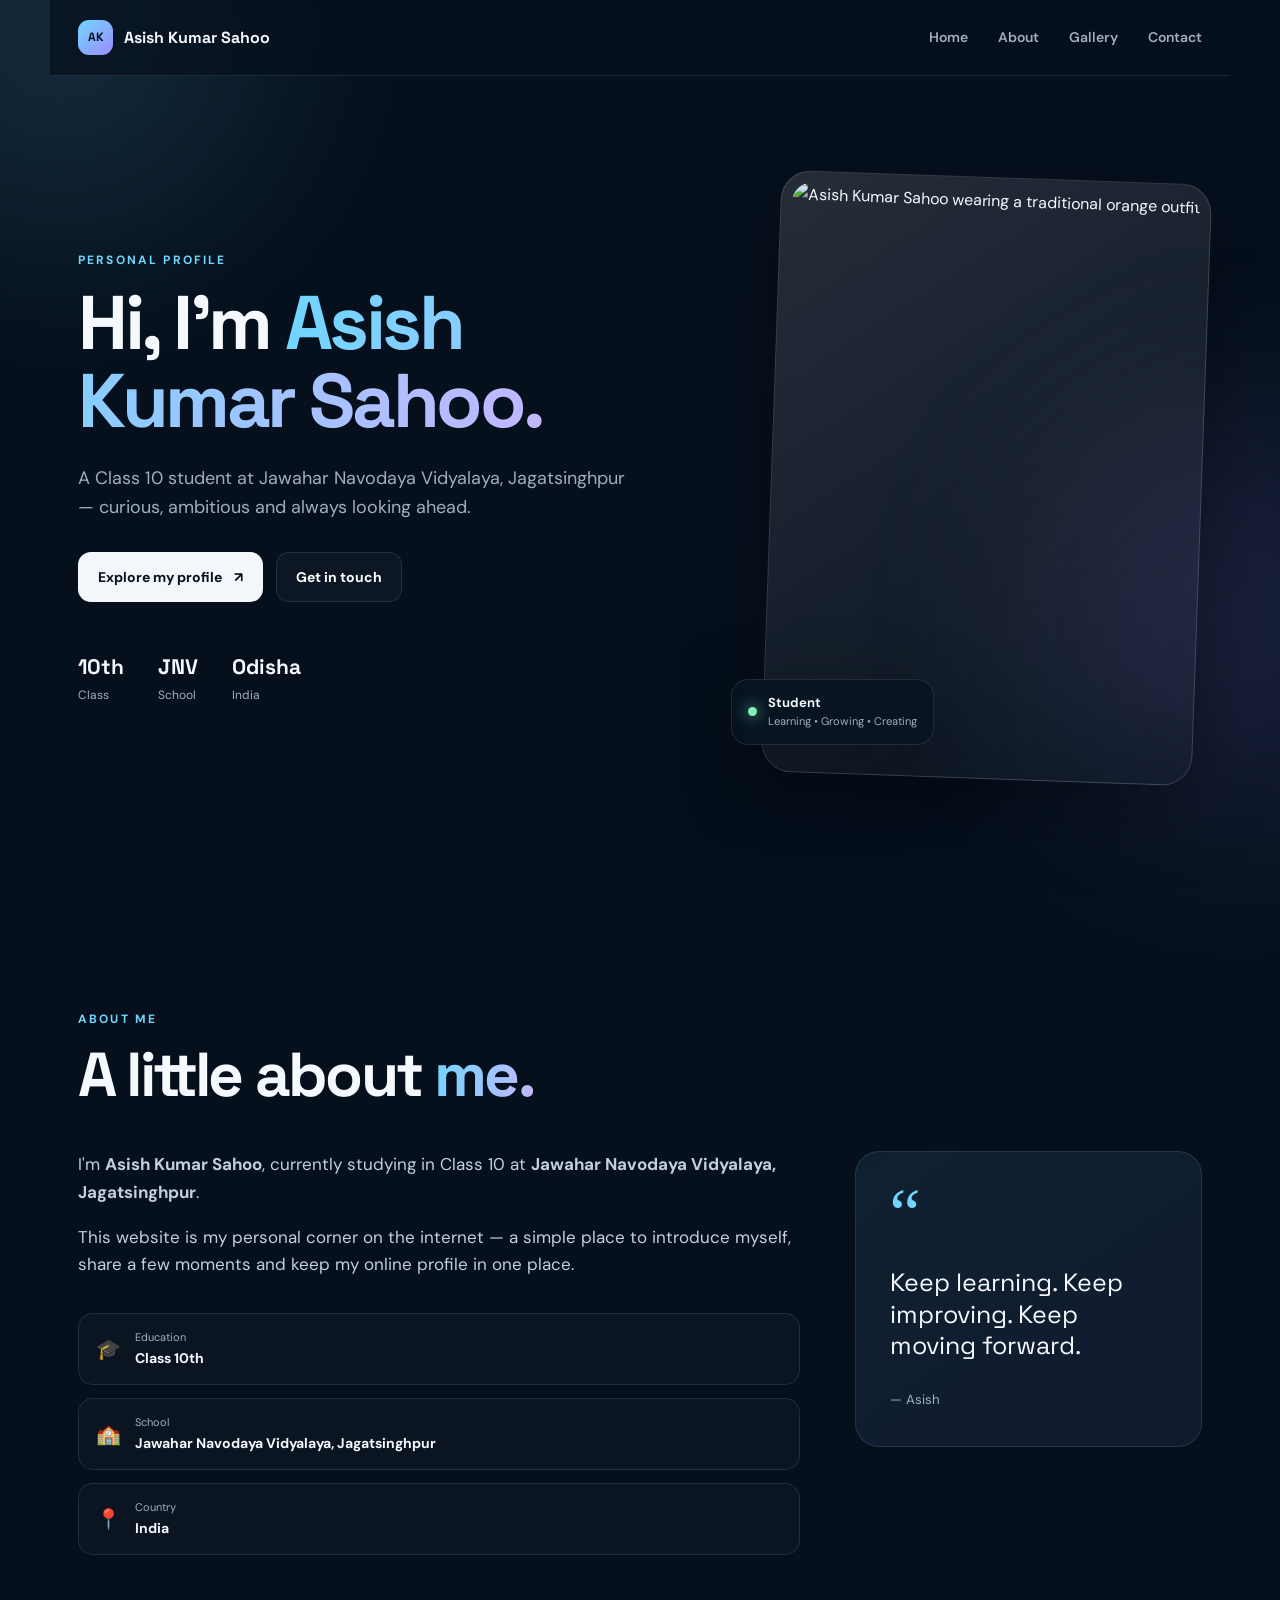
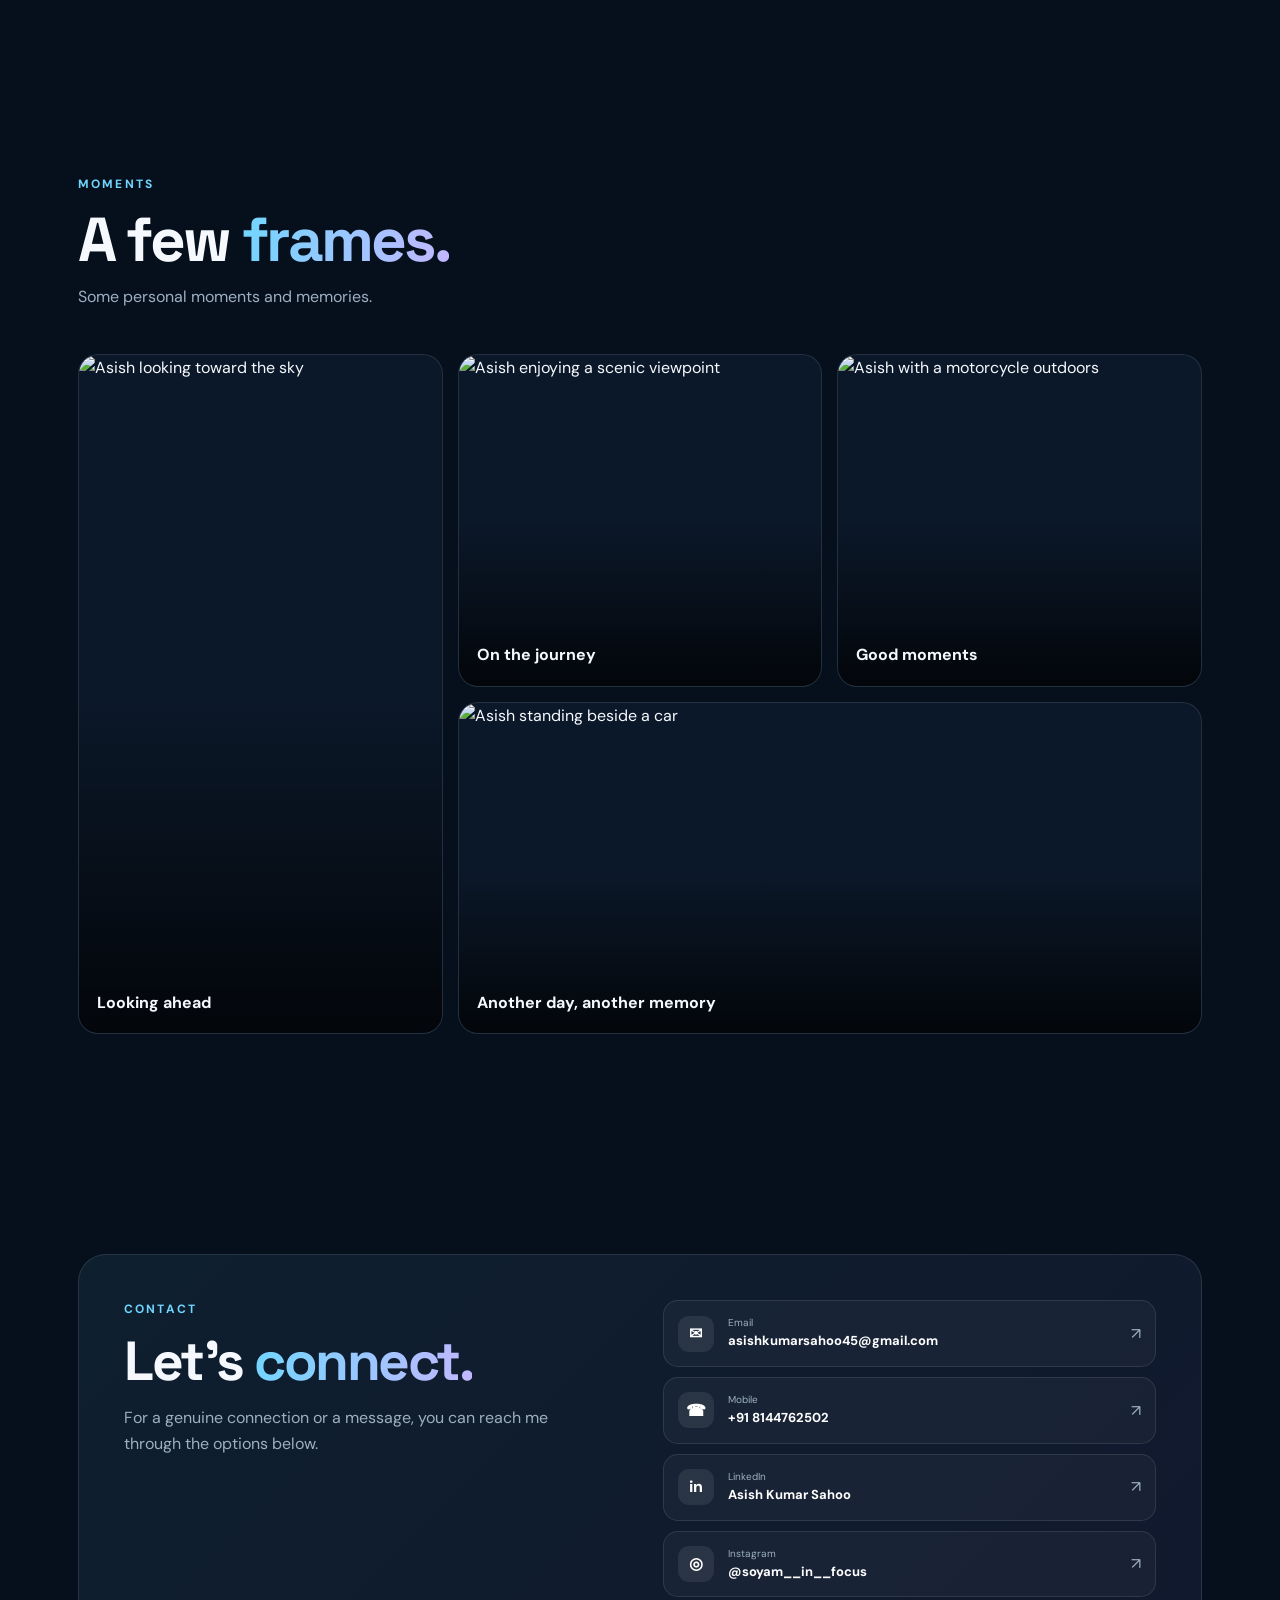
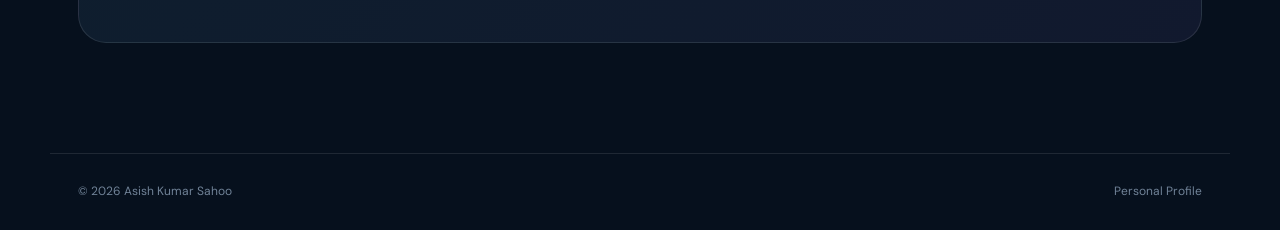
==== index.html @ 25455140 "Add files via upload" ====
<!doctype html>
<html lang="en">
<head>
  <meta charset="utf-8">
  <meta name="viewport" content="width=device-width, initial-scale=1">
  <meta name="theme-color" content="#07111f">
  <meta name="description" content="Official personal profile of Asish Kumar Sahoo, a Class 10 student at Jawahar Navodaya Vidyalaya, Jagatsinghpur, Odisha, India. Explore his profile, photos and social links.">
  <meta name="robots" content="index, follow, max-image-preview:large">
  <meta name="author" content="Asish Kumar Sahoo">
  <meta name="keywords" content="Asish Kumar Sahoo, Asish Sahoo, Asish Kumar, Jawahar Navodaya Vidyalaya Jagatsinghpur, JNV Jagatsinghpur, Odisha student">
  <meta property="og:type" content="website">
  <meta property="og:title" content="Asish Kumar Sahoo | Official Personal Profile">
  <meta property="og:description" content="Personal website of Asish Kumar Sahoo — Class 10 student at Jawahar Navodaya Vidyalaya, Jagatsinghpur, Odisha.">
  <meta property="og:image" content="assets/photo-orange.png">
  <meta name="twitter:card" content="summary_large_image">
  <meta name="twitter:title" content="Asish Kumar Sahoo | Official Personal Profile">
  <meta name="twitter:description" content="Personal website of Asish Kumar Sahoo — student, learner and creator from Odisha.">
  <meta name="twitter:image" content="assets/photo-orange.png">
  <title>Asish Kumar Sahoo | Official Personal Profile</title>
  <link rel="preconnect" href="https://fonts.googleapis.com">
  <link rel="preconnect" href="https://fonts.gstatic.com" crossorigin>
  <link href="https://fonts.googleapis.com/css2?family=DM+Sans:wght@400;500;600;700&family=Space+Grotesk:wght@500;600;700&display=swap" rel="stylesheet">
  <link rel="stylesheet" href="style.css">
  <script type="application/ld+json">
  {
    "@context": "https://schema.org",
    "@type": "Person",
    "name": "Asish Kumar Sahoo",
    "description": "Class 10 student at Jawahar Navodaya Vidyalaya, Jagatsinghpur, Odisha, India.",
    "email": "mailto:asishkumarsahoo45@gmail.com",
    "telephone": "+91-8144762502",
    "sameAs": [
      "https://www.linkedin.com/in/asish-kumar-sahoo-748b4a388",
      "https://www.instagram.com/soyam__in__focus"
    ],
    "alumniOf": {
      "@type": "EducationalOrganization",
      "name": "Jawahar Navodaya Vidyalaya, Jagatsinghpur"
    }
  }
  </script>
</head>
<body>
  <div class="bg-glow glow-one"></div><div class="bg-glow glow-two"></div>
  <header class="site-header">
    <a class="brand" href="#home" aria-label="Asish Kumar Sahoo home"><span>AK</span> Asish Kumar Sahoo</a>
    <button class="menu" id="menu" aria-label="Open menu">☰</button>
    <nav id="nav">
      <a href="#home">Home</a><a href="#about">About</a><a href="#gallery">Gallery</a><a href="#contact">Contact</a>
    </nav>
  </header>

  <main>
    <section class="hero" id="home">
      <div class="hero-copy reveal">
        <p class="eyebrow">PERSONAL PROFILE</p>
        <h1>Hi, I'm <span>Asish Kumar Sahoo.</span></h1>
        <p class="lead">A Class 10 student at Jawahar Navodaya Vidyalaya, Jagatsinghpur — curious, ambitious and always looking ahead.</p>
        <div class="hero-actions">
          <a class="btn primary" href="#about">Explore my profile <span>↗</span></a>
          <a class="btn ghost" href="#contact">Get in touch</a>
        </div>
        <div class="quick-stats">
          <div><strong>10th</strong><span>Class</span></div>
          <div><strong>JNV</strong><span>School</span></div>
          <div><strong>Odisha</strong><span>India</span></div>
        </div>
      </div>
      <div class="hero-photo reveal">
        <div class="photo-frame"><img src="assets/photo-orange.png" alt="Asish Kumar Sahoo wearing a traditional orange outfit"></div>
        <div class="floating-card"><span class="dot"></span><div><b>Student</b><small>Learning • Growing • Creating</small></div></div>
      </div>
    </section>

    <section class="section about" id="about">
      <div class="section-heading reveal"><p class="eyebrow">ABOUT ME</p><h2>A little about <span>me.</span></h2></div>
      <div class="about-grid">
        <div class="about-text reveal">
          <p>I'm <b>Asish Kumar Sahoo</b>, currently studying in Class 10 at <b>Jawahar Navodaya Vidyalaya, Jagatsinghpur</b>.</p>
          <p>This website is my personal corner on the internet — a simple place to introduce myself, share a few moments and keep my online profile in one place.</p>
          <div class="info-list">
            <div><span>🎓</span><div><small>Education</small><b>Class 10th</b></div></div>
            <div><span>🏫</span><div><small>School</small><b>Jawahar Navodaya Vidyalaya, Jagatsinghpur</b></div></div>
            <div><span>📍</span><div><small>Country</small><b>India</b></div></div>
          </div>
        </div>
        <div class="quote-card reveal"><div class="quote-mark">“</div><p>Keep learning. Keep improving. Keep moving forward.</p><small>— Asish</small></div>
      </div>
    </section>

    <section class="section gallery" id="gallery">
      <div class="section-heading reveal"><p class="eyebrow">MOMENTS</p><h2>A few <span>frames.</span></h2><p>Some personal moments and memories.</p></div>
      <div class="gallery-grid">
        <figure class="gallery-item tall reveal"><img src="assets/photo-sky.png" alt="Asish looking toward the sky"><figcaption>Looking ahead</figcaption></figure>
        <figure class="gallery-item reveal"><img src="assets/photo-view.png" alt="Asish enjoying a scenic viewpoint"><figcaption>On the journey</figcaption></figure>
        <figure class="gallery-item reveal"><img src="assets/photo-bike.jpg" alt="Asish with a motorcycle outdoors"><figcaption>Good moments</figcaption></figure>
        <figure class="gallery-item wide reveal"><img src="assets/photo-car.png" alt="Asish standing beside a car"><figcaption>Another day, another memory</figcaption></figure>
      </div>
    </section>

    <section class="section contact" id="contact">
      <div class="contact-card reveal">
        <div><p class="eyebrow">CONTACT</p><h2>Let's <span>connect.</span></h2><p>For a genuine connection or a message, you can reach me through the options below.</p></div>
        <div class="contact-links">
          <a href="mailto:asishkumarsahoo45@gmail.com"><span>✉</span><div><small>Email</small><b>asishkumarsahoo45@gmail.com</b></div><i>↗</i></a>
          <a href="tel:+918144762502"><span>☎</span><div><small>Mobile</small><b>+91 8144762502</b></div><i>↗</i></a>
          <a href="https://www.linkedin.com/in/asish-kumar-sahoo-748b4a388" target="_blank" rel="noopener"><span>in</span><div><small>LinkedIn</small><b>Asish Kumar Sahoo</b></div><i>↗</i></a>
          <a href="https://www.instagram.com/soyam__in__focus?exln=ajNuZTRwMWJtaDIz" target="_blank" rel="noopener"><span>◎</span><div><small>Instagram</small><b>@soyam__in__focus</b></div><i>↗</i></a>
        </div>
      </div>
    </section>
  </main>

  <footer><span>© <span id="year"></span> Asish Kumar Sahoo</span><span>Personal Profile</span></footer>
  <script src="script.js"></script>
</body>
</html>
---- style.css ----
:root{--bg:#06101d;--panel:#0b1829;--panel2:#0f2034;--text:#f5f8fc;--muted:#9eafc2;--line:rgba(255,255,255,.1);--accent:#70d6ff;--accent2:#9d8cff;--shadow:0 24px 80px rgba(0,0,0,.34)}
*{box-sizing:border-box;margin:0;padding:0}html{scroll-behavior:smooth}body{font-family:'DM Sans',sans-serif;background:var(--bg);color:var(--text);line-height:1.6;overflow-x:hidden}.bg-glow{position:fixed;width:420px;height:420px;border-radius:50%;filter:blur(100px);opacity:.13;pointer-events:none;z-index:-1}.glow-one{background:var(--accent);top:-180px;left:-150px}.glow-two{background:var(--accent2);right:-170px;top:45%}.site-header{height:76px;display:flex;align-items:center;justify-content:space-between;max-width:1180px;margin:auto;padding:0 28px;position:sticky;top:0;z-index:20;background:rgba(6,16,29,.72);backdrop-filter:blur(18px);border-bottom:1px solid var(--line)}.brand{color:var(--text);text-decoration:none;font-family:'Space Grotesk';font-weight:700;display:flex;gap:11px;align-items:center}.brand span{width:35px;height:35px;border-radius:11px;display:grid;place-items:center;background:linear-gradient(135deg,var(--accent),var(--accent2));color:#06101d;font-size:12px}nav{display:flex;gap:30px}nav a{color:var(--muted);text-decoration:none;font-weight:600;font-size:14px}nav a:hover{color:#fff}.menu{display:none;background:none;border:0;color:#fff;font-size:24px}.hero{max-width:1180px;margin:auto;min-height:calc(100vh - 76px);padding:80px 28px 100px;display:grid;grid-template-columns:1.05fr .95fr;align-items:center;gap:70px}.eyebrow{letter-spacing:.18em;font-size:12px;font-weight:700;color:var(--accent);margin-bottom:14px}.hero h1,.section h2{font-family:'Space Grotesk';font-size:clamp(42px,6vw,76px);line-height:1.02;letter-spacing:-.045em}.hero h1 span,.section h2 span{background:linear-gradient(100deg,var(--accent),#c4b7ff);-webkit-background-clip:text;background-clip:text;color:transparent}.lead{font-size:18px;color:var(--muted);max-width:600px;margin:25px 0 30px}.hero-actions{display:flex;gap:13px;flex-wrap:wrap}.btn{display:inline-flex;align-items:center;gap:12px;text-decoration:none;border:1px solid var(--line);padding:13px 19px;border-radius:13px;font-weight:700;font-size:14px}.btn.primary{background:#f3f7fb;color:#07111f}.btn.ghost{color:#fff;background:rgba(255,255,255,.03)}.quick-stats{display:flex;gap:34px;margin-top:48px}.quick-stats div{display:flex;flex-direction:column}.quick-stats strong{font-family:'Space Grotesk';font-size:21px}.quick-stats span{font-size:12px;color:var(--muted);margin-top:2px}.hero-photo{position:relative;max-width:480px;justify-self:end}.photo-frame{padding:10px;border:1px solid rgba(255,255,255,.14);background:linear-gradient(145deg,rgba(255,255,255,.12),rgba(255,255,255,.02));border-radius:30px;box-shadow:var(--shadow);transform:rotate(2deg)}.photo-frame img{display:block;width:100%;height:580px;object-fit:cover;object-position:center;border-radius:22px;filter:saturate(1.04)}.floating-card{position:absolute;left:-40px;bottom:34px;background:rgba(8,20,34,.88);backdrop-filter:blur(18px);border:1px solid var(--line);border-radius:17px;padding:13px 16px;display:flex;align-items:center;gap:11px;box-shadow:var(--shadow)}.floating-card b,.floating-card small{display:block}.floating-card b{font-size:13px}.floating-card small{color:var(--muted);font-size:11px}.dot{width:9px;height:9px;border-radius:50%;background:#7ff0ba;box-shadow:0 0 15px #7ff0ba}.section{max-width:1180px;margin:auto;padding:110px 28px}.section-heading{margin-bottom:45px}.section-heading h2{font-size:clamp(38px,5vw,62px)}.section-heading>p:last-child{color:var(--muted);margin-top:12px}.about-grid{display:grid;grid-template-columns:1.35fr .65fr;gap:55px;align-items:start}.about-text>p{color:#c4cfdb;font-size:17px;max-width:720px;margin-bottom:18px}.info-list{margin-top:35px;display:grid;gap:13px}.info-list>div{display:flex;gap:14px;align-items:center;padding:15px 17px;border:1px solid var(--line);border-radius:15px;background:rgba(255,255,255,.025)}.info-list span{font-size:20px}.info-list small,.info-list b{display:block}.info-list small{color:var(--muted);font-size:11px}.info-list b{font-size:14px}.quote-card{border:1px solid var(--line);background:linear-gradient(145deg,rgba(112,214,255,.09),rgba(157,140,255,.08));padding:34px;border-radius:24px;min-height:270px}.quote-mark{font-family:Georgia;font-size:70px;color:var(--accent);line-height:.8}.quote-card p{font-family:'Space Grotesk';font-size:25px;line-height:1.25;margin:25px 0}.quote-card small{color:var(--muted)}.gallery-grid{display:grid;grid-template-columns:1fr 1fr 1fr;gap:15px}.gallery-item{margin:0;position:relative;overflow:hidden;border-radius:20px;min-height:330px;border:1px solid var(--line);background:var(--panel)}.gallery-item.tall{grid-row:span 2;min-height:680px}.gallery-item.wide{grid-column:span 2}.gallery-item img{width:100%;height:100%;object-fit:cover;display:block;transition:transform .5s ease;position:absolute;inset:0}.gallery-item:hover img{transform:scale(1.05)}.gallery-item:after{content:'';position:absolute;inset:0;background:linear-gradient(transparent 50%,rgba(0,0,0,.75));pointer-events:none}.gallery-item figcaption{position:absolute;z-index:2;bottom:18px;left:18px;font-weight:700}.contact-card{border:1px solid var(--line);background:linear-gradient(135deg,rgba(112,214,255,.08),rgba(157,140,255,.08));border-radius:28px;padding:45px;display:grid;grid-template-columns:1fr 1fr;gap:45px}.contact-card h2{font-size:55px}.contact-card p:not(.eyebrow){color:var(--muted);max-width:460px;margin-top:16px}.contact-links{display:grid;gap:10px}.contact-links a{display:flex;align-items:center;gap:14px;color:#fff;text-decoration:none;border:1px solid var(--line);background:rgba(255,255,255,.035);padding:14px;border-radius:15px}.contact-links a>span{width:36px;height:36px;display:grid;place-items:center;border-radius:11px;background:rgba(255,255,255,.08);font-weight:800}.contact-links small,.contact-links b{display:block}.contact-links small{color:var(--muted);font-size:10px}.contact-links b{font-size:13px}.contact-links i{font-style:normal;margin-left:auto;color:var(--muted)}footer{max-width:1180px;margin:auto;padding:28px;border-top:1px solid var(--line);display:flex;justify-content:space-between;color:#718398;font-size:12px}.reveal{opacity:0;transform:translateY(18px);transition:.7s ease}.reveal.visible{opacity:1;transform:none}@media(max-width:800px){.site-header{height:68px;padding:0 18px}nav{display:none;position:absolute;top:68px;left:0;right:0;background:rgba(6,16,29,.97);padding:20px;flex-direction:column;gap:18px;border-bottom:1px solid var(--line)}nav.open{display:flex}.menu{display:block}.hero{grid-template-columns:1fr;padding:55px 20px 80px;gap:45px}.hero-photo{justify-self:center;width:min(100%,430px)}.photo-frame img{height:500px}.floating-card{left:10px}.section{padding:80px 20px}.about-grid,.contact-card{grid-template-columns:1fr}.gallery-grid{grid-template-columns:1fr 1fr}.gallery-item.tall{grid-row:auto;min-height:420px}.gallery-item.wide{grid-column:span 2}.contact-card{padding:30px 22px}.contact-card h2{font-size:44px}}@media(max-width:520px){.hero h1{font-size:46px}.lead{font-size:16px}.quick-stats{gap:22px}.gallery-grid{grid-template-columns:1fr}.gallery-item,.gallery-item.tall{min-height:390px}.gallery-item.wide{grid-column:auto}.contact-links b{font-size:12px;word-break:break-word}footer{padding:24px 20px;gap:10px;flex-direction:column}}
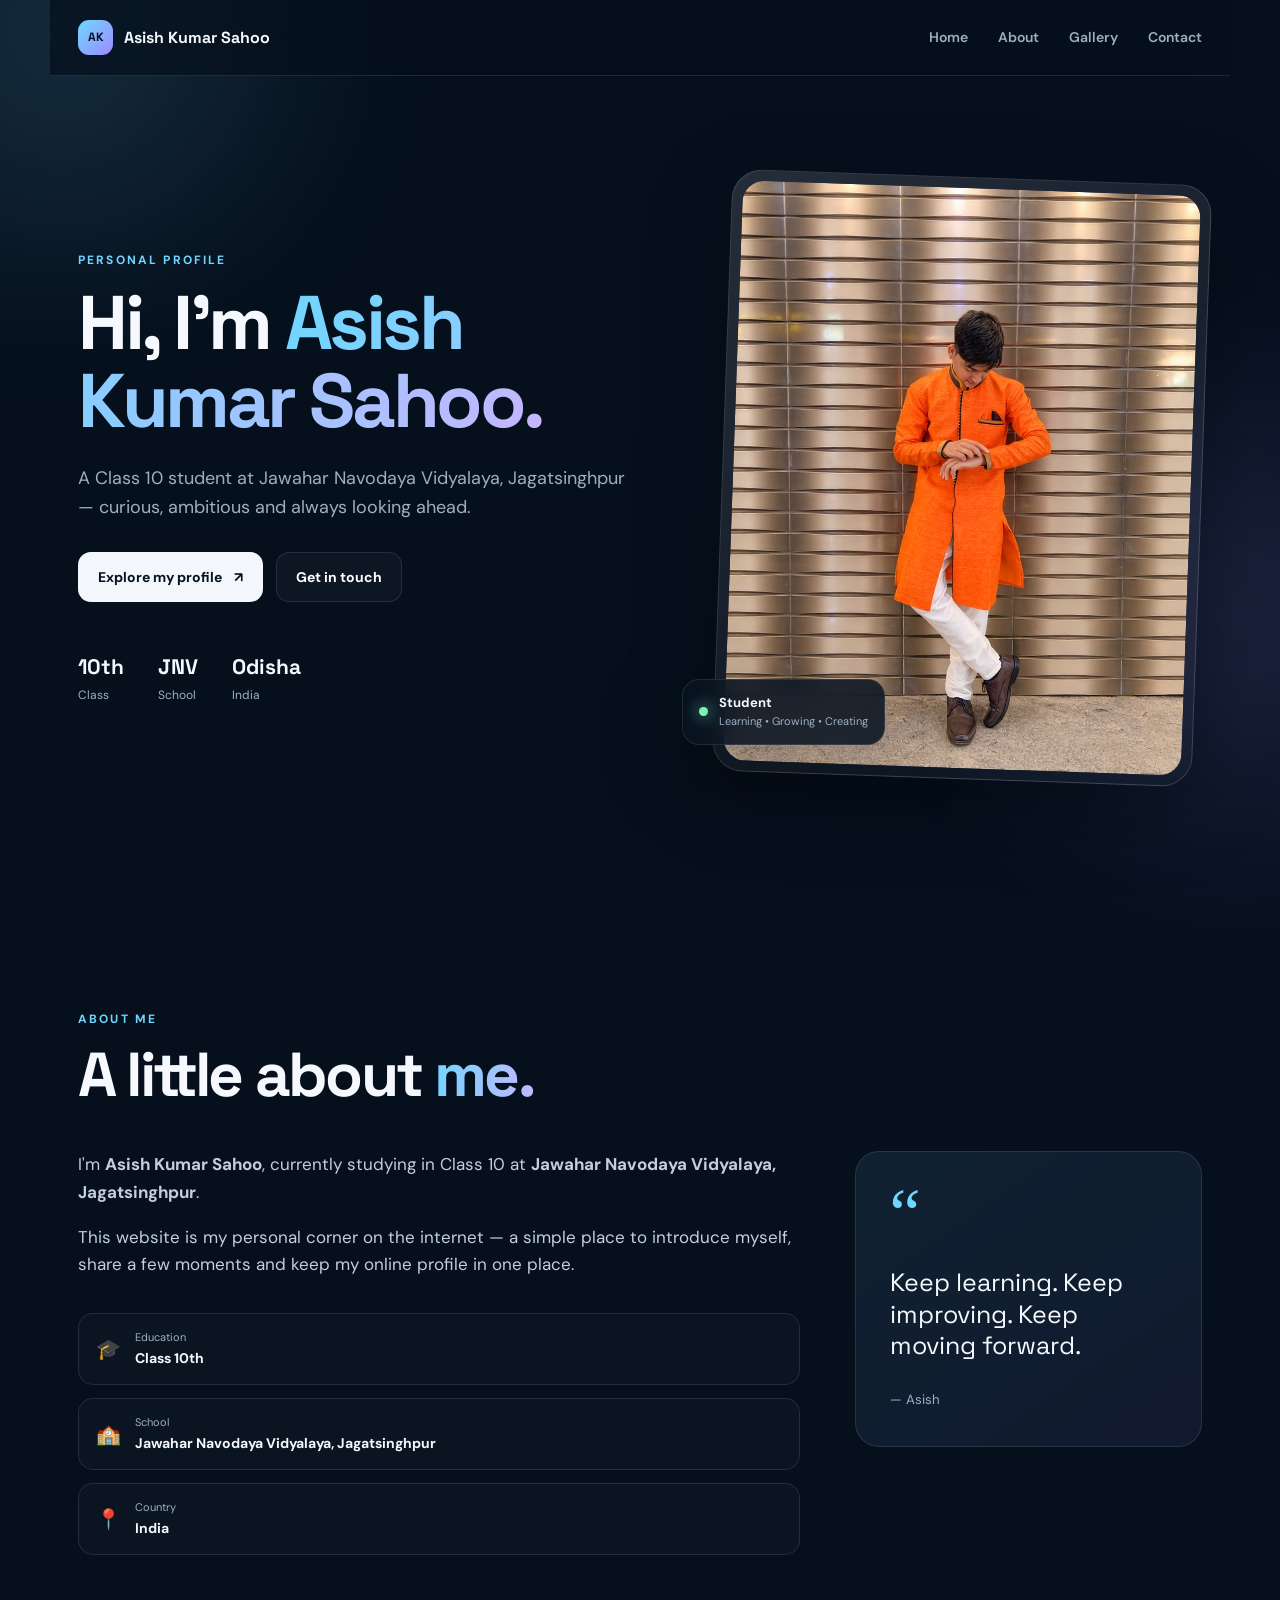
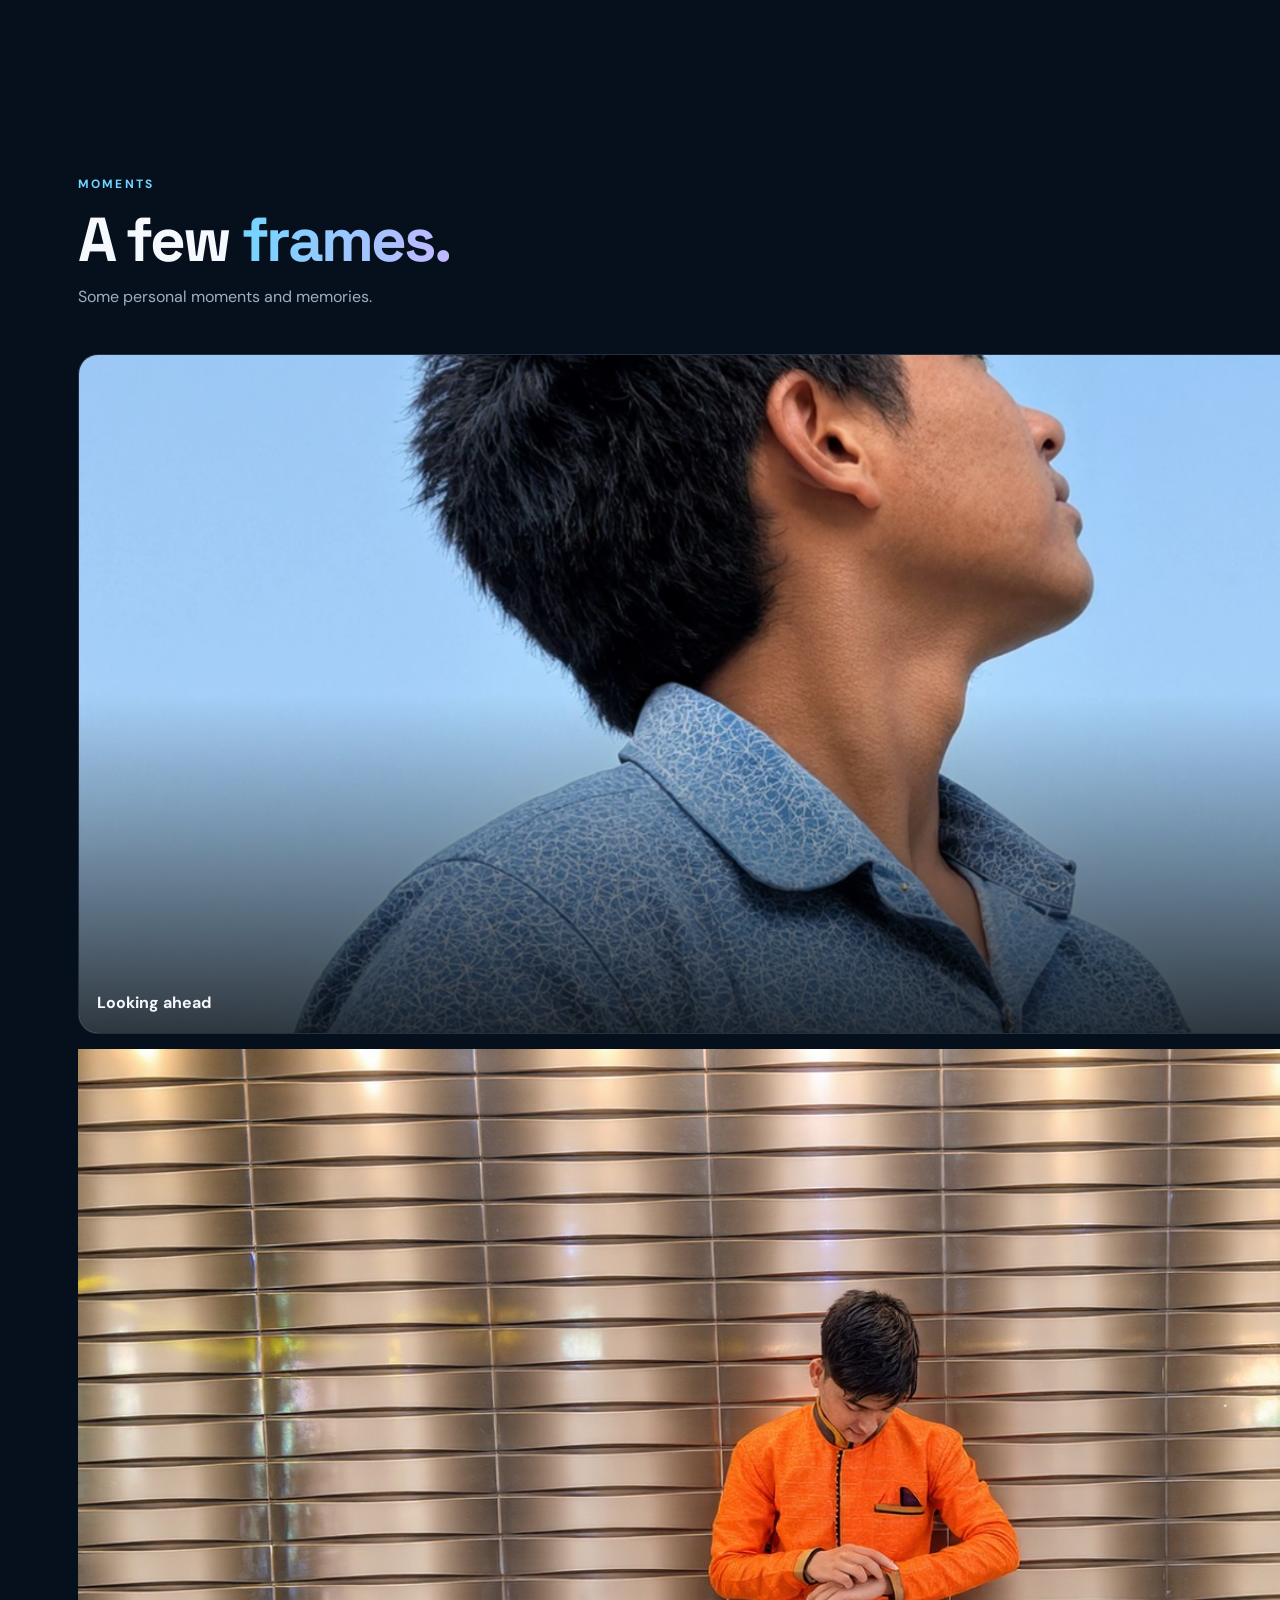
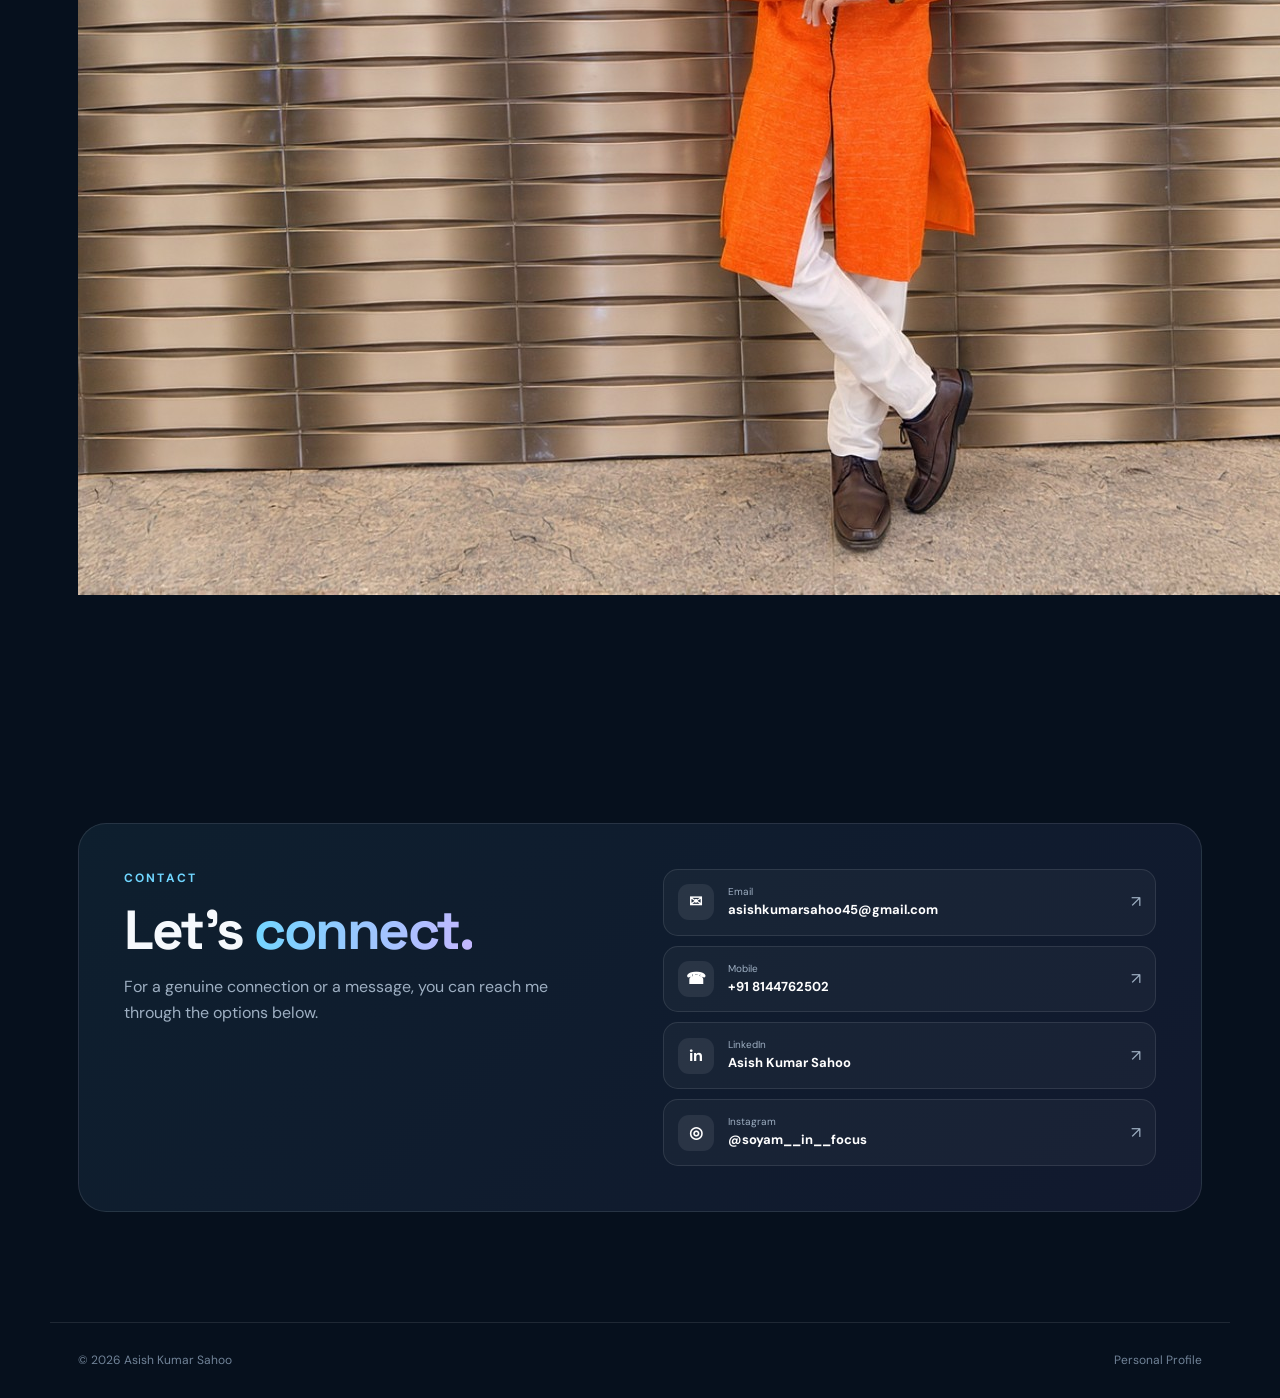
==== commit b0334388: "Update index.html" ====
--- a/index.html
+++ b/index.html
@@ -11,11 +11,11 @@
   <meta property="og:type" content="website">
   <meta property="og:title" content="Asish Kumar Sahoo | Official Personal Profile">
   <meta property="og:description" content="Personal website of Asish Kumar Sahoo — Class 10 student at Jawahar Navodaya Vidyalaya, Jagatsinghpur, Odisha.">
-  <meta property="og:image" content="assets/photo-orange.png">
+  <meta property="og:image" content="assets/new-profile.png">
   <meta name="twitter:card" content="summary_large_image">
   <meta name="twitter:title" content="Asish Kumar Sahoo | Official Personal Profile">
   <meta name="twitter:description" content="Personal website of Asish Kumar Sahoo — student, learner and creator from Odisha.">
-  <meta name="twitter:image" content="assets/photo-orange.png">
+  <meta name="twitter:image" content="assets/photo-profile.png">
   <title>Asish Kumar Sahoo | Official Personal Profile</title>
   <link rel="preconnect" href="https://fonts.googleapis.com">
   <link rel="preconnect" href="https://fonts.gstatic.com" crossorigin>
@@ -94,7 +94,8 @@
         <figure class="gallery-item tall reveal"><img src="assets/photo-sky.png" alt="Asish looking toward the sky"><figcaption>Looking ahead</figcaption></figure>
         <figure class="gallery-item reveal"><img src="assets/photo-view.png" alt="Asish enjoying a scenic viewpoint"><figcaption>On the journey</figcaption></figure>
         <figure class="gallery-item reveal"><img src="assets/photo-bike.jpg" alt="Asish with a motorcycle outdoors"><figcaption>Good moments</figcaption></figure>
-        <figure class="gallery-item wide reveal"><img src="assets/photo-car.png" alt="Asish standing beside a car"><figcaption>Another day, another memory</figcaption></figure>
+        <figure class="gallery-item wide reveal"><img src="assets/new-moment.png" alt="Asish standing beside a car"><figcaption>Another day, another memory</figcaption></figure>
+        <div class="tall reveal"><img src="assets/photo-orange.png" alt="Asish wearing an orange kurta"></div>
       </div>
     </section>
 
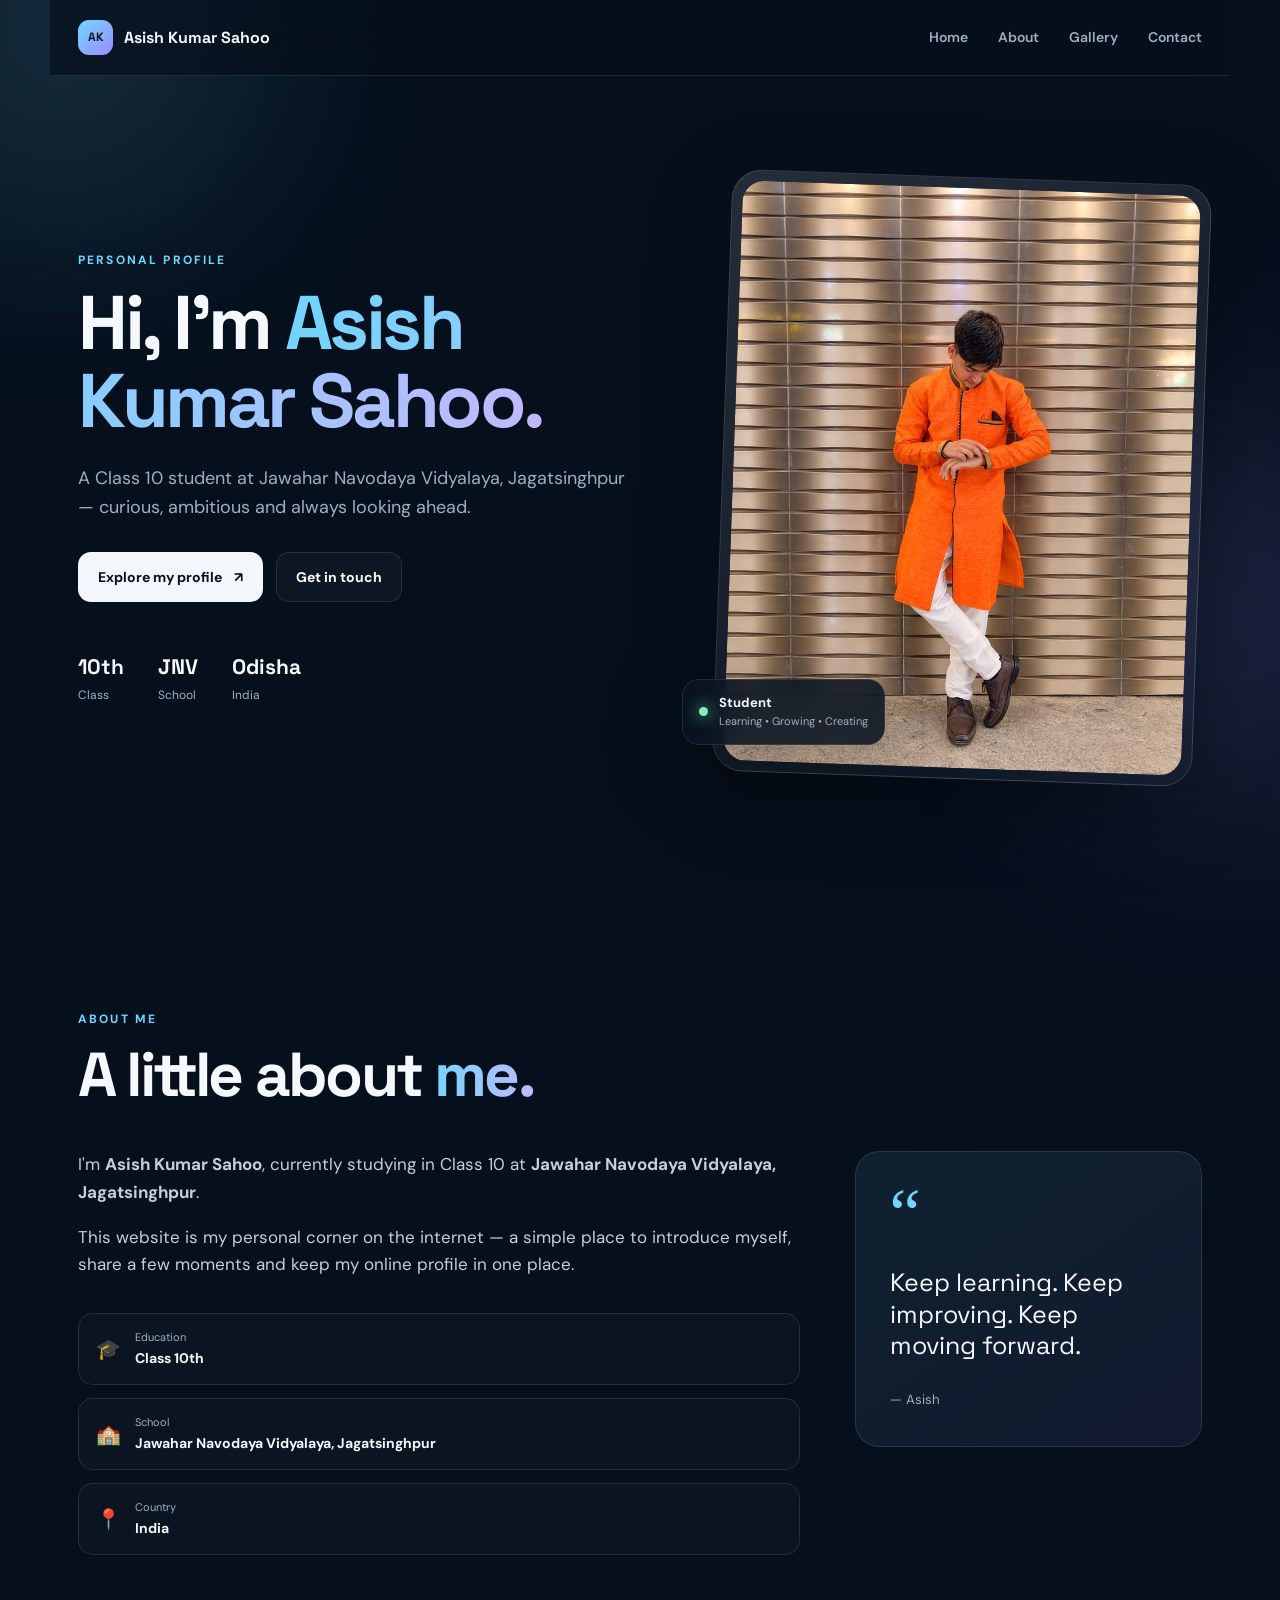
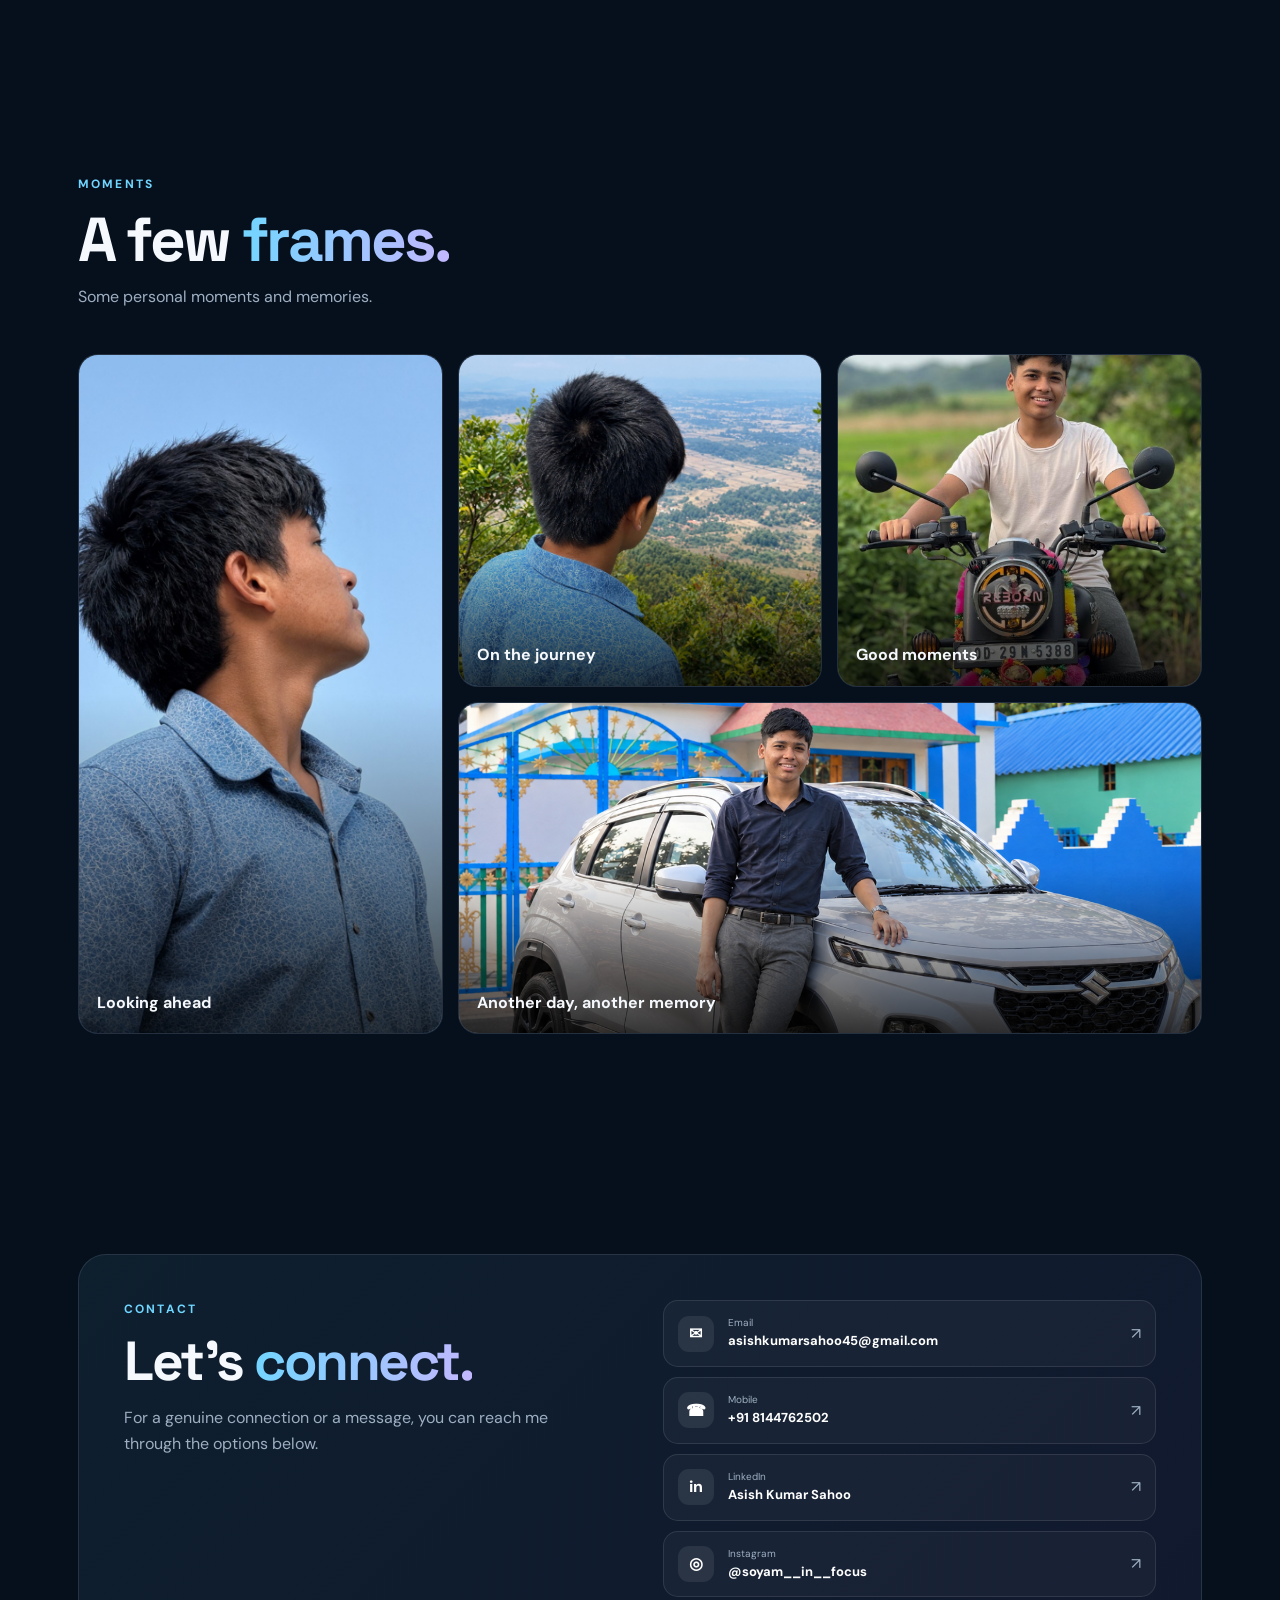
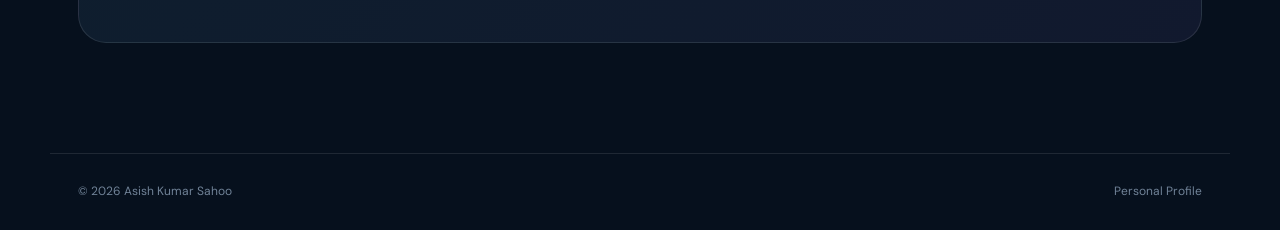
==== commit 4f3c6ef0: "Update index.html" ====
--- a/index.html
+++ b/index.html
@@ -11,11 +11,11 @@
   <meta property="og:type" content="website">
   <meta property="og:title" content="Asish Kumar Sahoo | Official Personal Profile">
   <meta property="og:description" content="Personal website of Asish Kumar Sahoo — Class 10 student at Jawahar Navodaya Vidyalaya, Jagatsinghpur, Odisha.">
-  <meta property="og:image" content="assets/new-profile.png">
+  <meta property="og:image" content="assets/photo-orange.png">
   <meta name="twitter:card" content="summary_large_image">
   <meta name="twitter:title" content="Asish Kumar Sahoo | Official Personal Profile">
   <meta name="twitter:description" content="Personal website of Asish Kumar Sahoo — student, learner and creator from Odisha.">
-  <meta name="twitter:image" content="assets/photo-profile.png">
+  <meta name="twitter:image" content="assets/photo-orange.png">
   <title>Asish Kumar Sahoo | Official Personal Profile</title>
   <link rel="preconnect" href="https://fonts.googleapis.com">
   <link rel="preconnect" href="https://fonts.gstatic.com" crossorigin>
@@ -95,7 +95,6 @@
         <figure class="gallery-item reveal"><img src="assets/photo-view.png" alt="Asish enjoying a scenic viewpoint"><figcaption>On the journey</figcaption></figure>
         <figure class="gallery-item reveal"><img src="assets/photo-bike.jpg" alt="Asish with a motorcycle outdoors"><figcaption>Good moments</figcaption></figure>
         <figure class="gallery-item wide reveal"><img src="assets/new-moment.png" alt="Asish standing beside a car"><figcaption>Another day, another memory</figcaption></figure>
-        <div class="tall reveal"><img src="assets/photo-orange.png" alt="Asish wearing an orange kurta"></div>
       </div>
     </section>
 
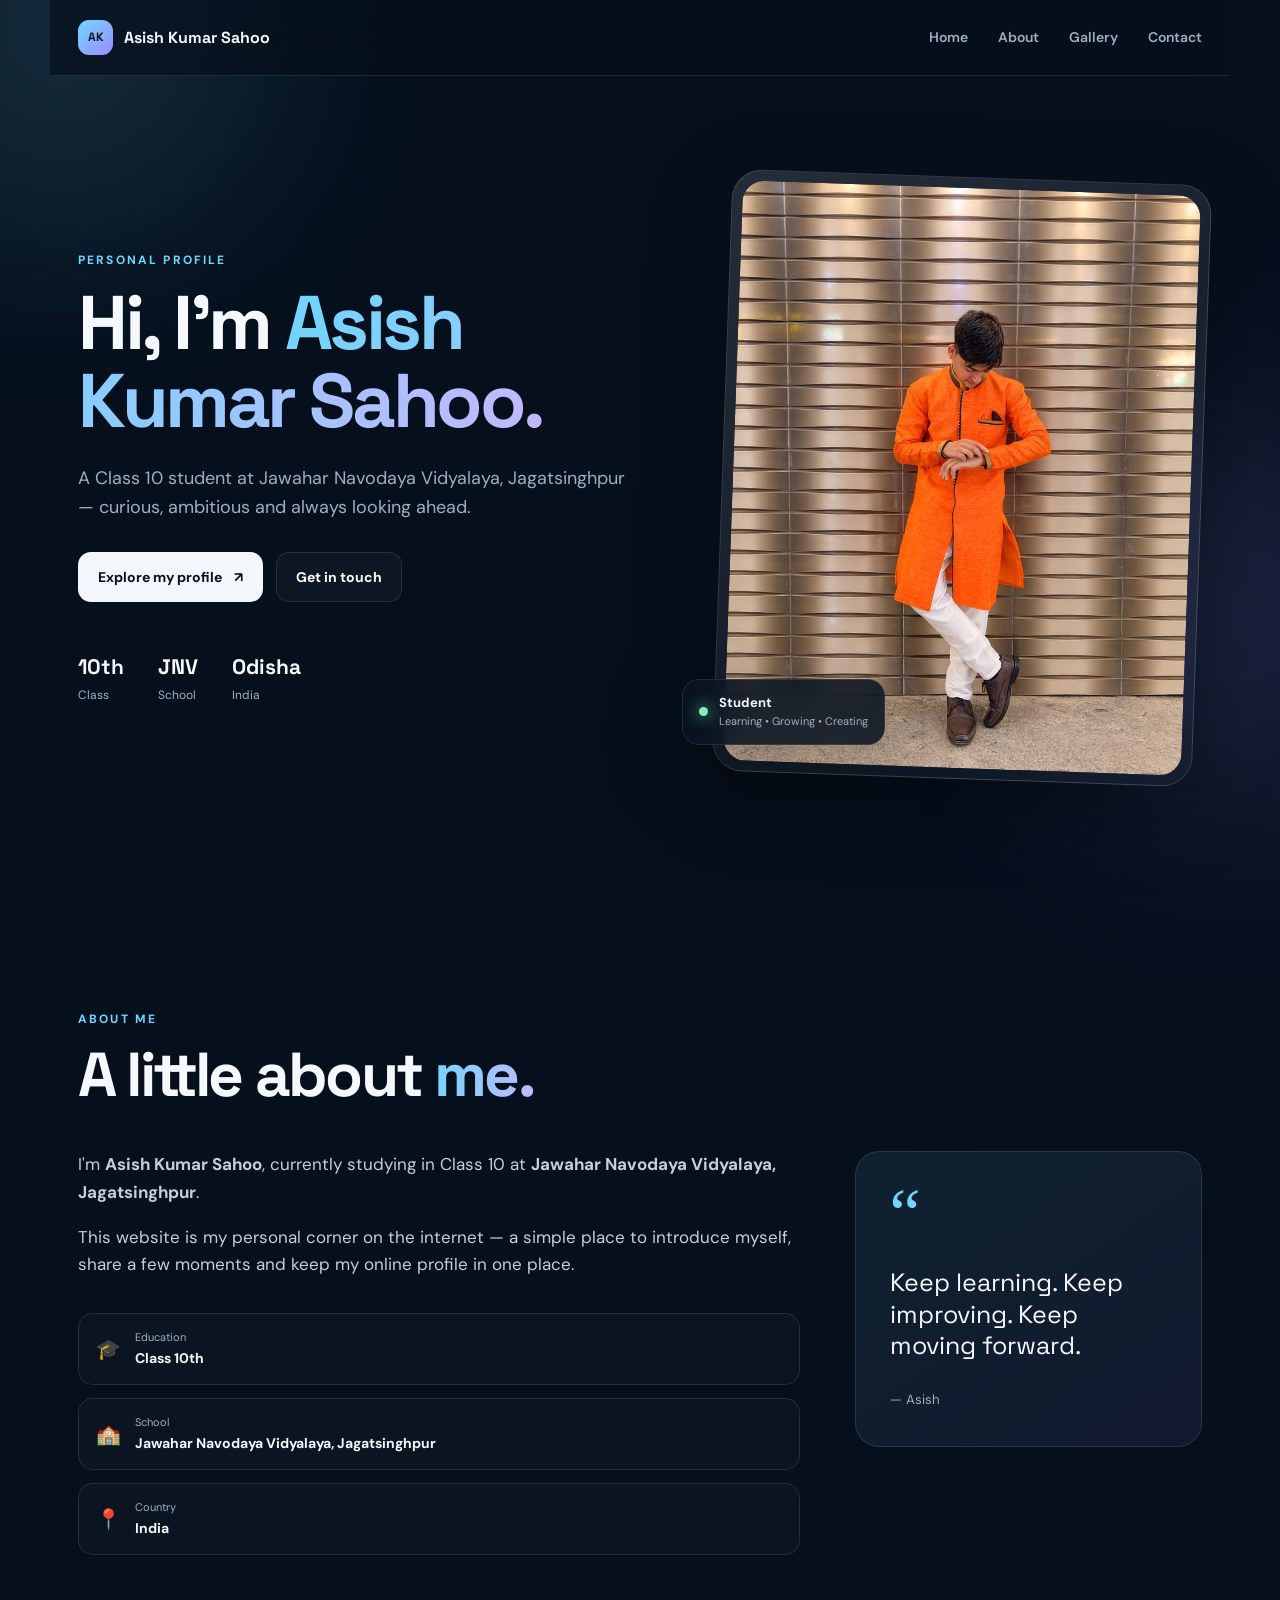
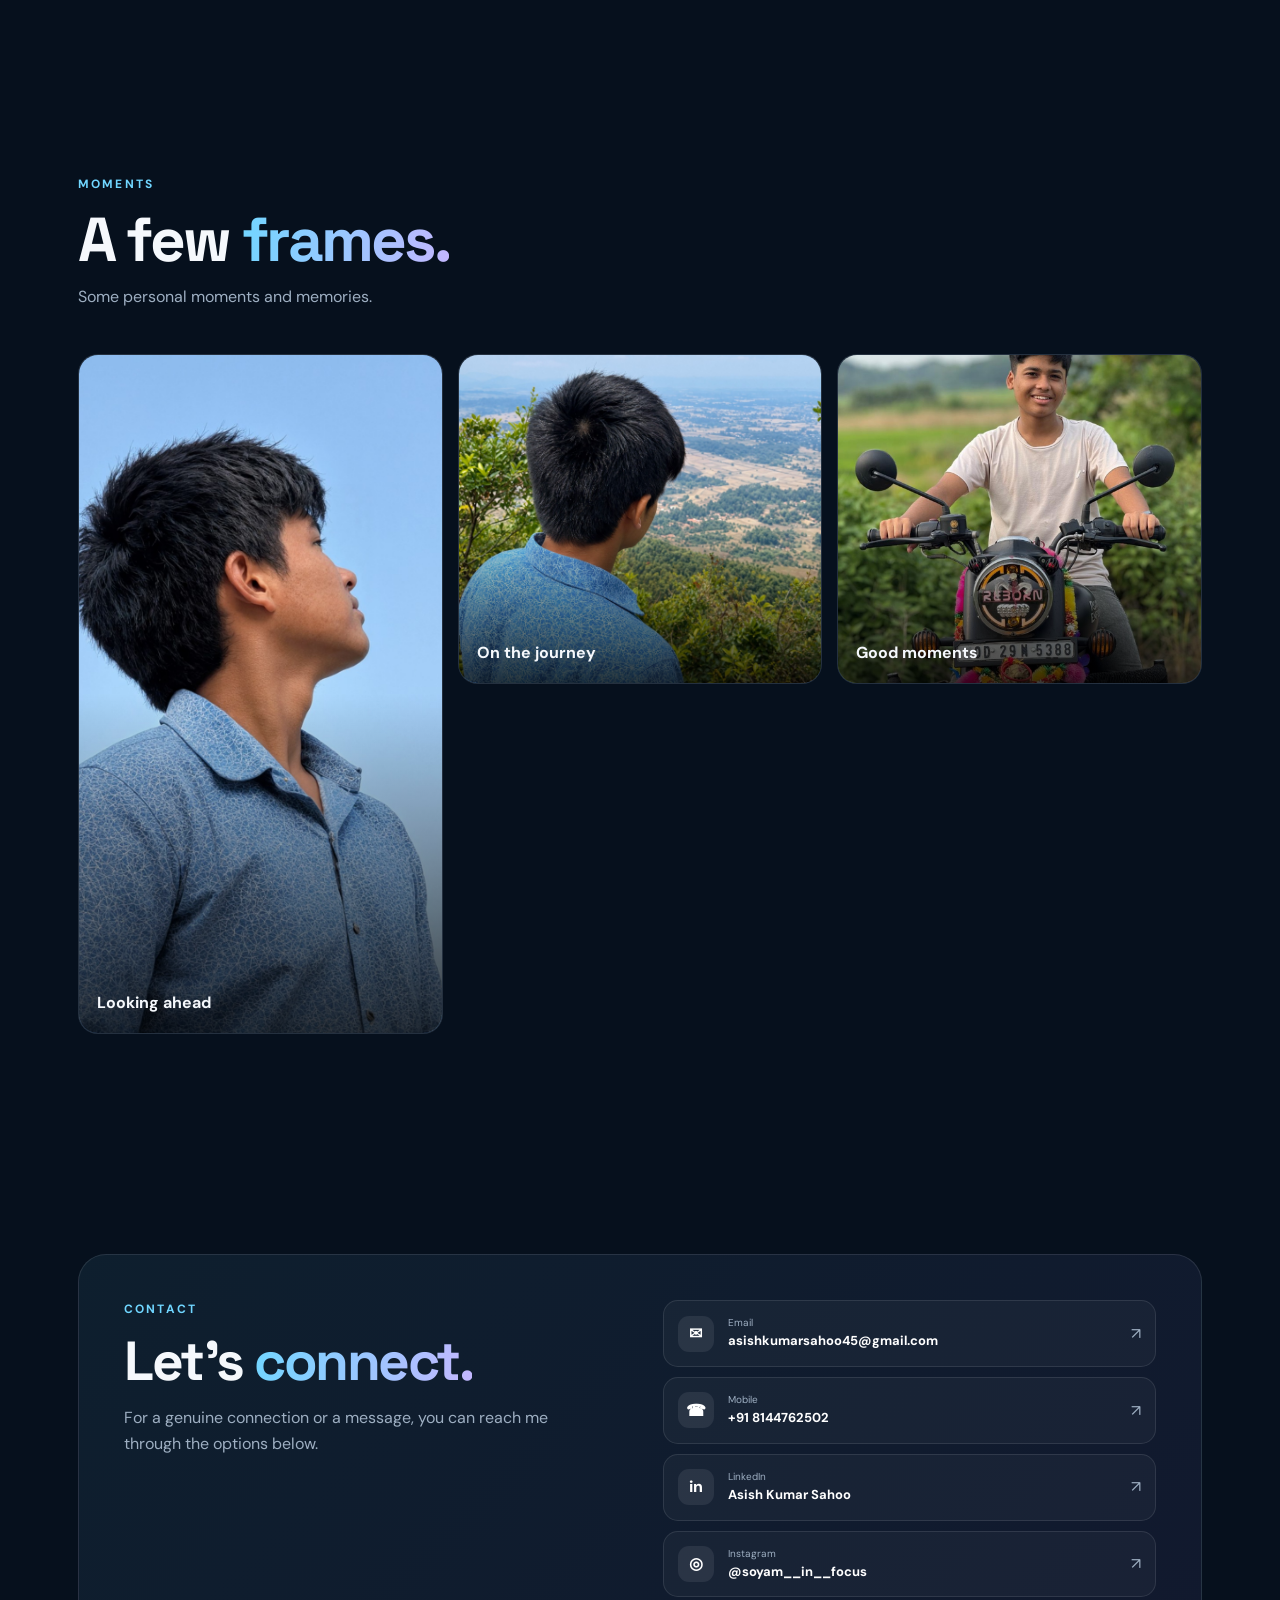
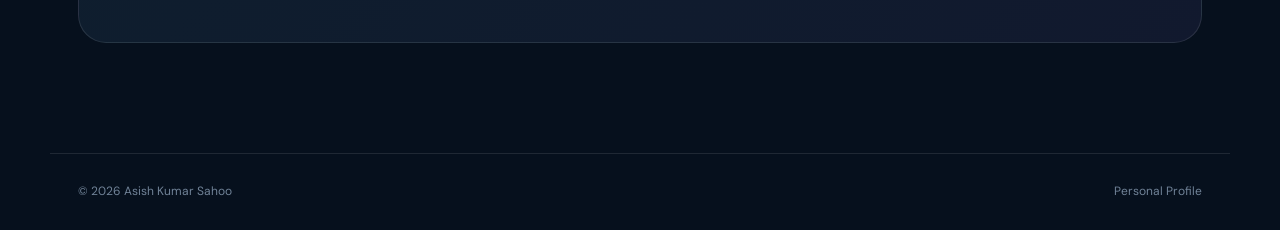
==== commit b6dd6fc9: "Update index.html" ====
--- a/index.html
+++ b/index.html
@@ -94,7 +94,6 @@
         <figure class="gallery-item tall reveal"><img src="assets/photo-sky.png" alt="Asish looking toward the sky"><figcaption>Looking ahead</figcaption></figure>
         <figure class="gallery-item reveal"><img src="assets/photo-view.png" alt="Asish enjoying a scenic viewpoint"><figcaption>On the journey</figcaption></figure>
         <figure class="gallery-item reveal"><img src="assets/photo-bike.jpg" alt="Asish with a motorcycle outdoors"><figcaption>Good moments</figcaption></figure>
-        <figure class="gallery-item wide reveal"><img src="assets/new-moment.png" alt="Asish standing beside a car"><figcaption>Another day, another memory</figcaption></figure>
       </div>
     </section>
 
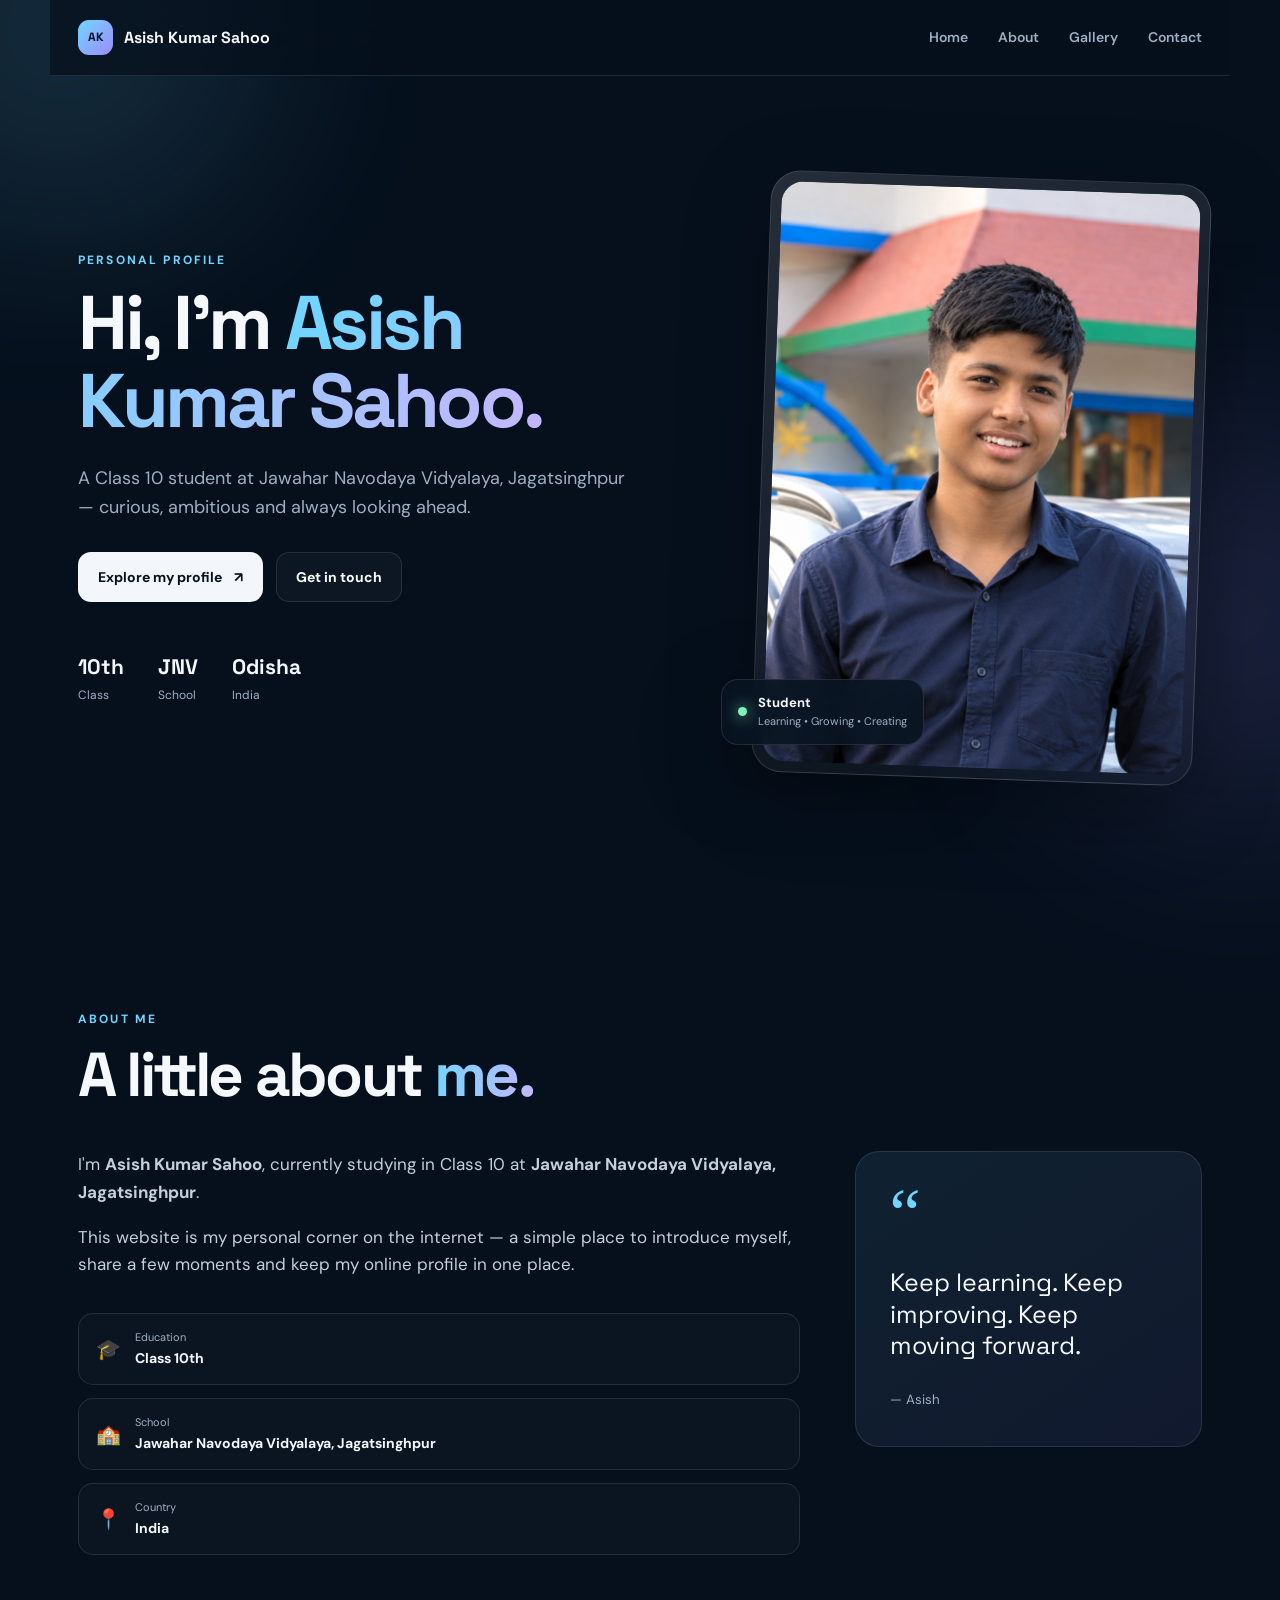
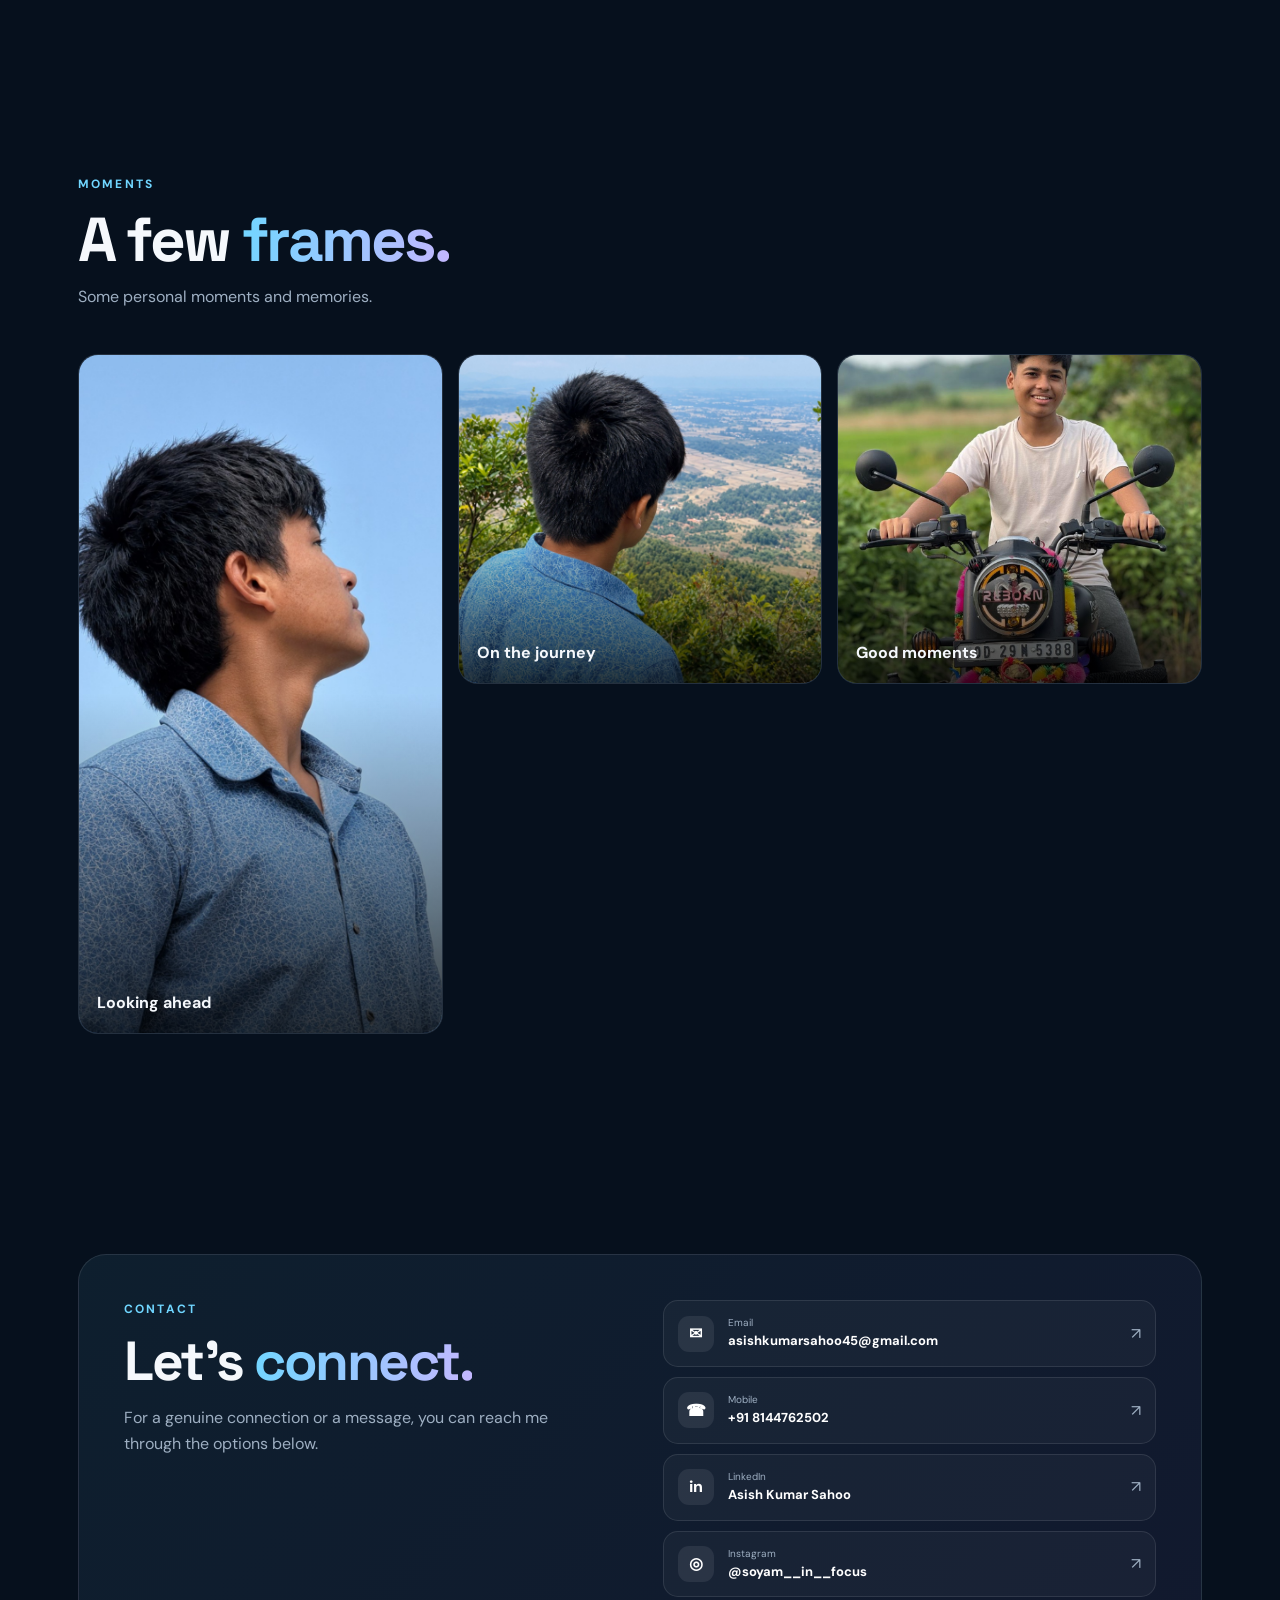
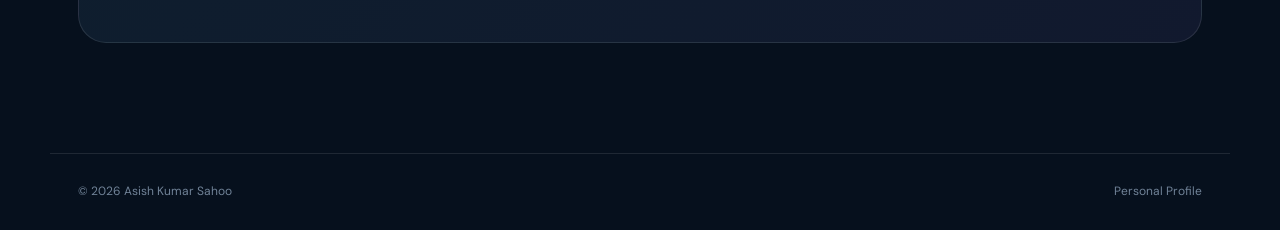
==== commit f6ac7cb6: "Update index.html" ====
--- a/index.html
+++ b/index.html
@@ -11,11 +11,11 @@
   <meta property="og:type" content="website">
   <meta property="og:title" content="Asish Kumar Sahoo | Official Personal Profile">
   <meta property="og:description" content="Personal website of Asish Kumar Sahoo — Class 10 student at Jawahar Navodaya Vidyalaya, Jagatsinghpur, Odisha.">
-  <meta property="og:image" content="assets/photo-orange.png">
+  <meta property="og:image" content="assets/new-profile.png">
   <meta name="twitter:card" content="summary_large_image">
   <meta name="twitter:title" content="Asish Kumar Sahoo | Official Personal Profile">
   <meta name="twitter:description" content="Personal website of Asish Kumar Sahoo — student, learner and creator from Odisha.">
-  <meta name="twitter:image" content="assets/photo-orange.png">
+  <meta name="twitter:image" content="assets/new-profile.png">
   <title>Asish Kumar Sahoo | Official Personal Profile</title>
   <link rel="preconnect" href="https://fonts.googleapis.com">
   <link rel="preconnect" href="https://fonts.gstatic.com" crossorigin>
@@ -67,7 +67,7 @@
         </div>
       </div>
       <div class="hero-photo reveal">
-        <div class="photo-frame"><img src="assets/photo-orange.png" alt="Asish Kumar Sahoo wearing a traditional orange outfit"></div>
+        <div class="photo-frame"><img src="assets/new-profile.png" alt="Asish Kumar Sahoo wearing a navy blue formal shirt"></div>
         <div class="floating-card"><span class="dot"></span><div><b>Student</b><small>Learning • Growing • Creating</small></div></div>
       </div>
     </section>
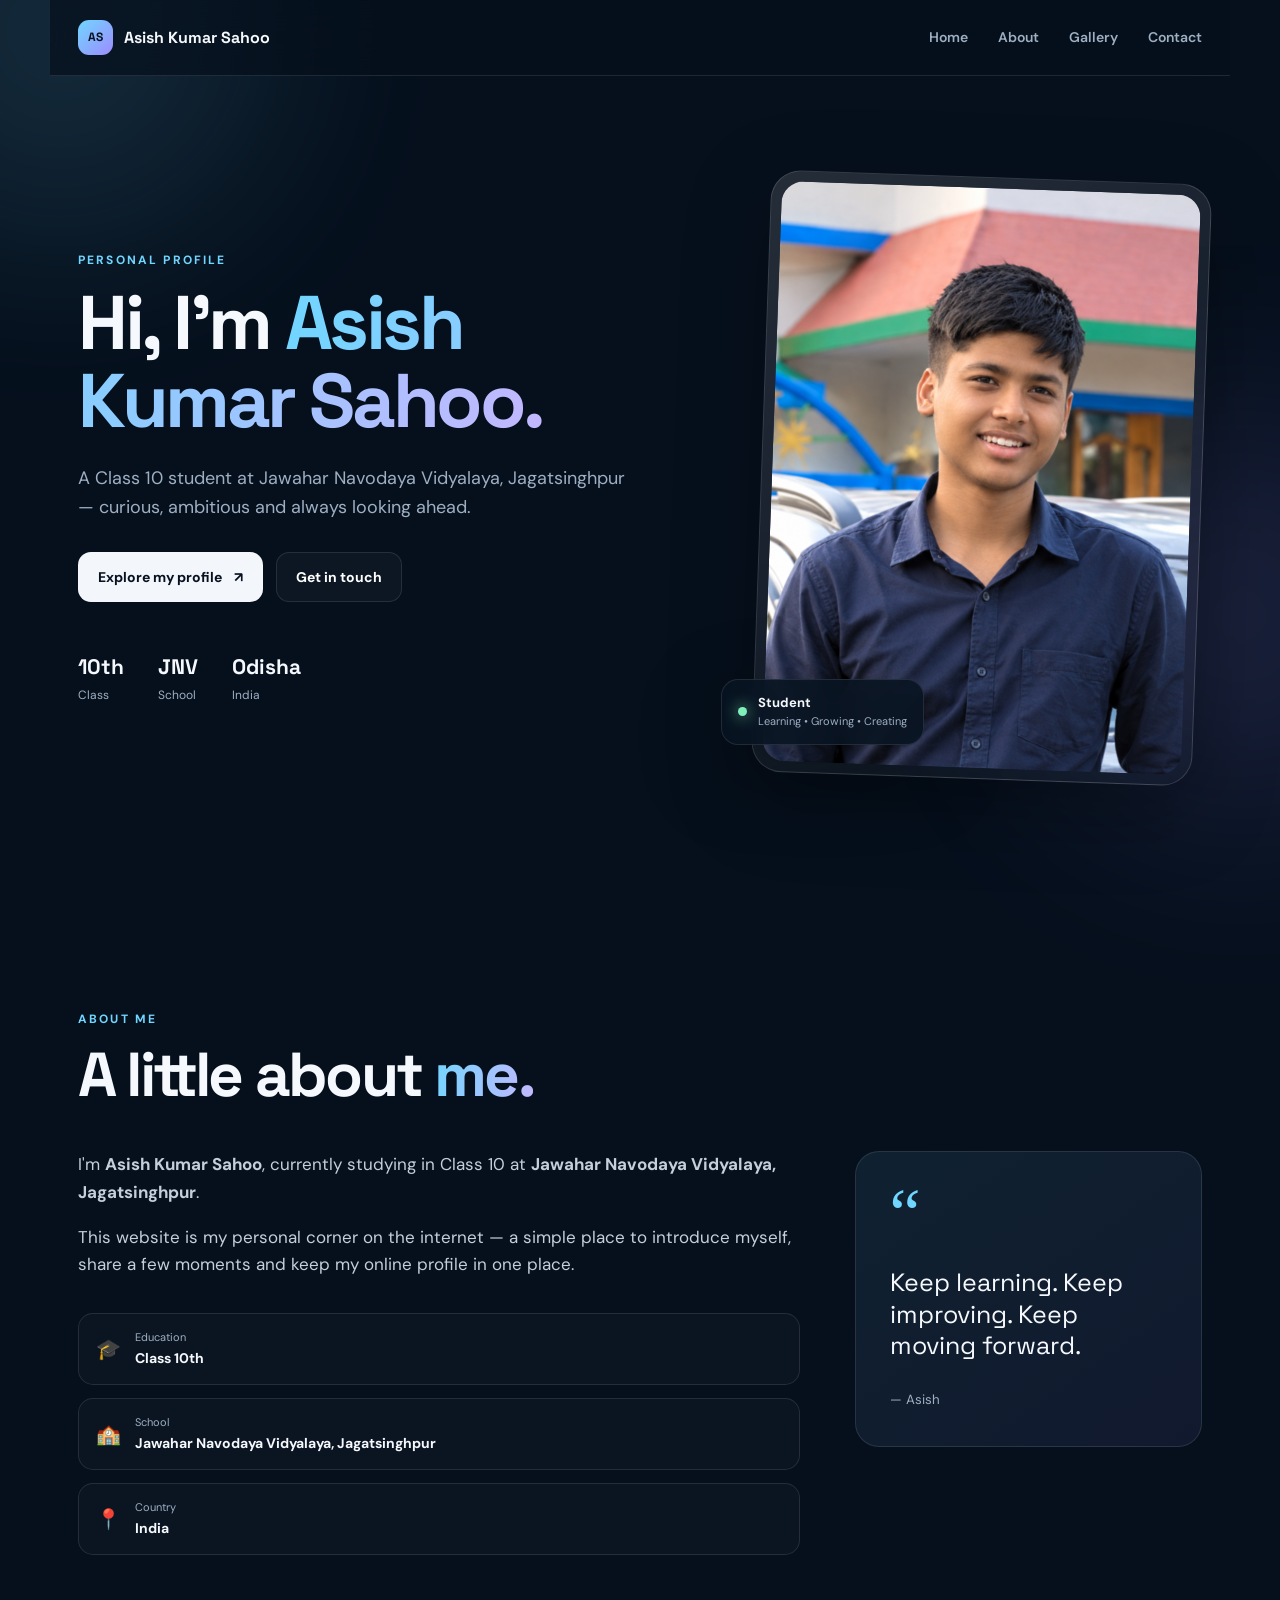
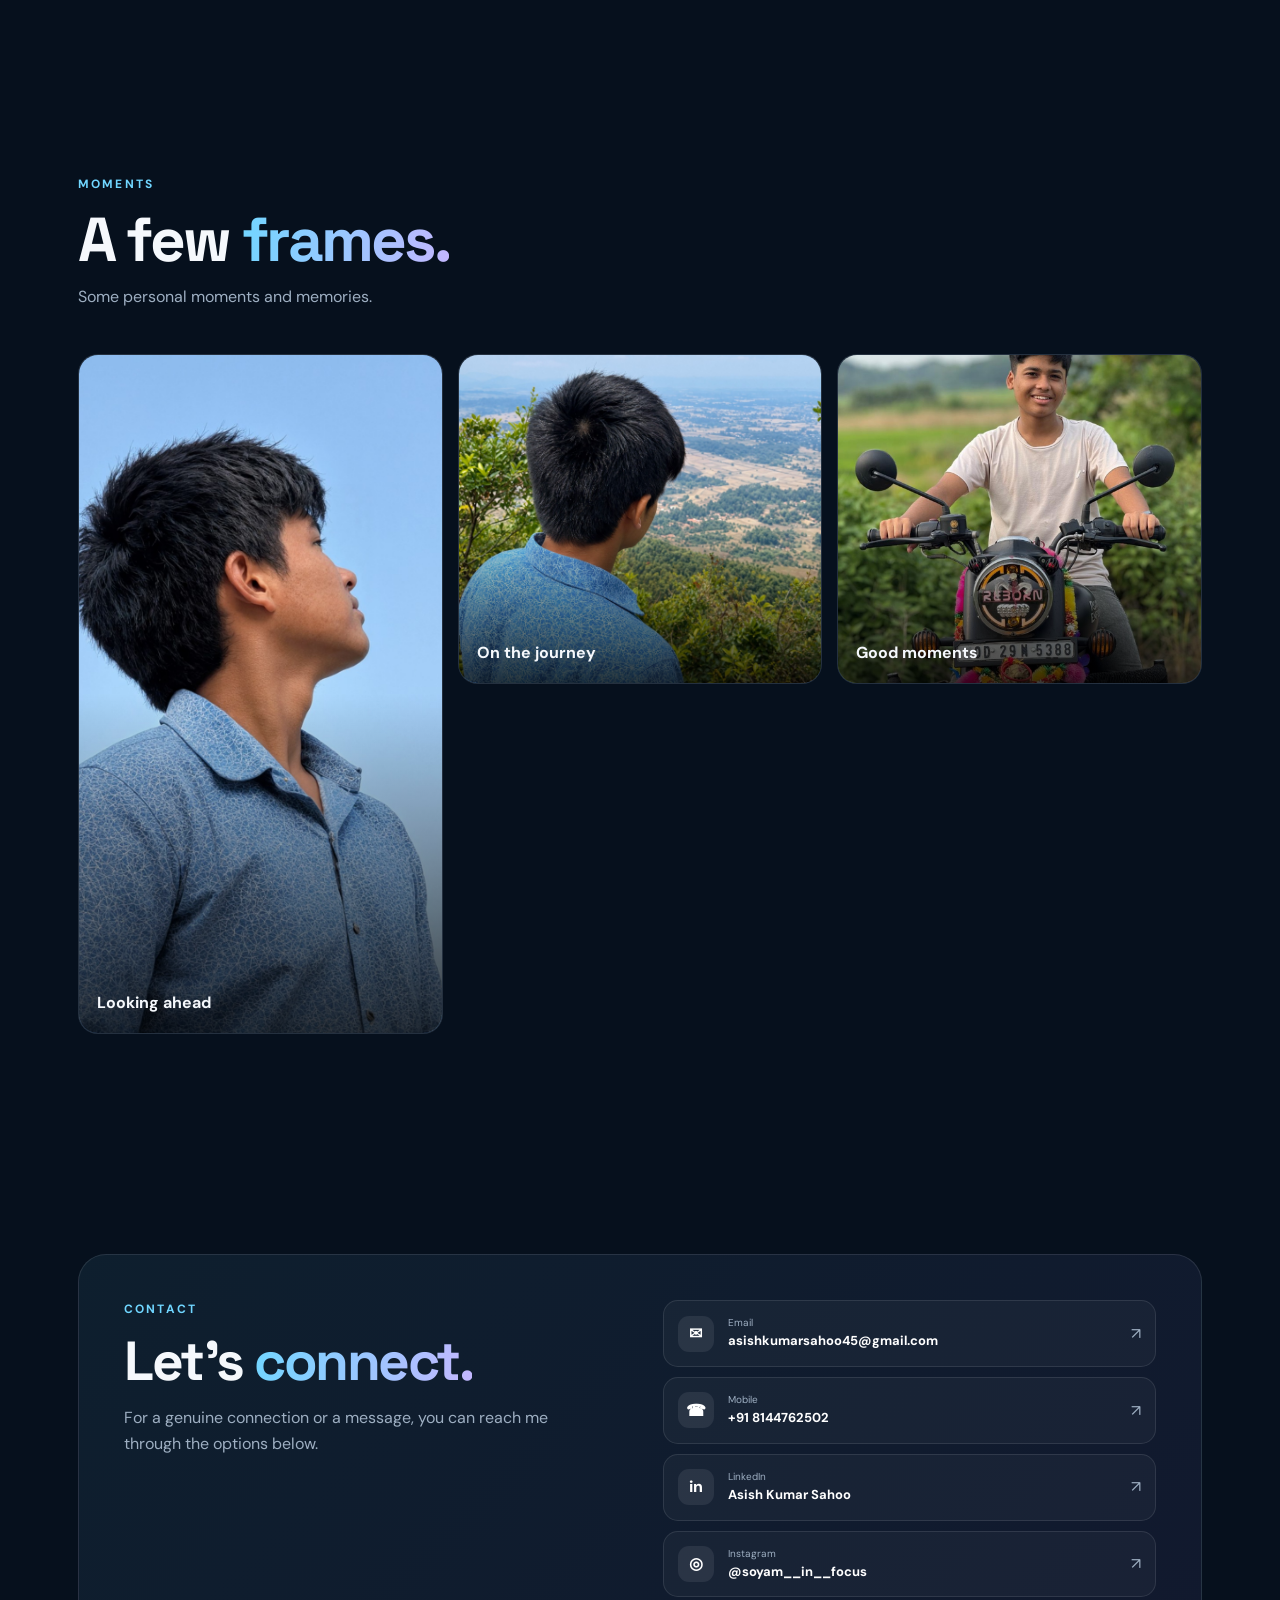
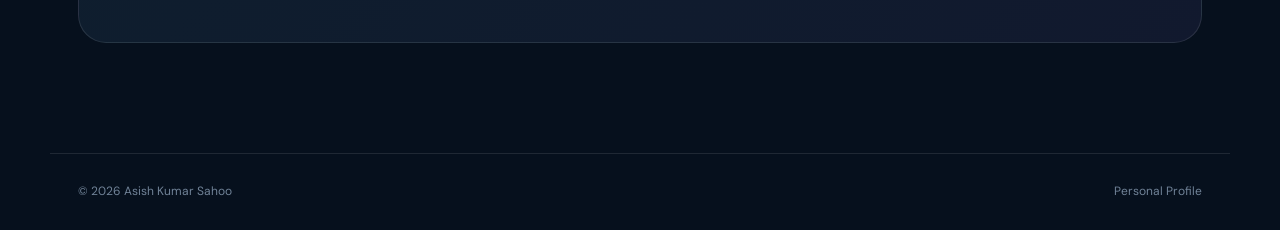
==== commit 46c8f595: "Update index.html" ====
--- a/index.html
+++ b/index.html
@@ -43,7 +43,7 @@
 <body>
   <div class="bg-glow glow-one"></div><div class="bg-glow glow-two"></div>
   <header class="site-header">
-    <a class="brand" href="#home" aria-label="Asish Kumar Sahoo home"><span>AK</span> Asish Kumar Sahoo</a>
+    <a class="brand" href="#home" aria-label="Asish Kumar Sahoo home"><span>AS</span> Asish Kumar Sahoo</a>
     <button class="menu" id="menu" aria-label="Open menu">☰</button>
     <nav id="nav">
       <a href="#home">Home</a><a href="#about">About</a><a href="#gallery">Gallery</a><a href="#contact">Contact</a>
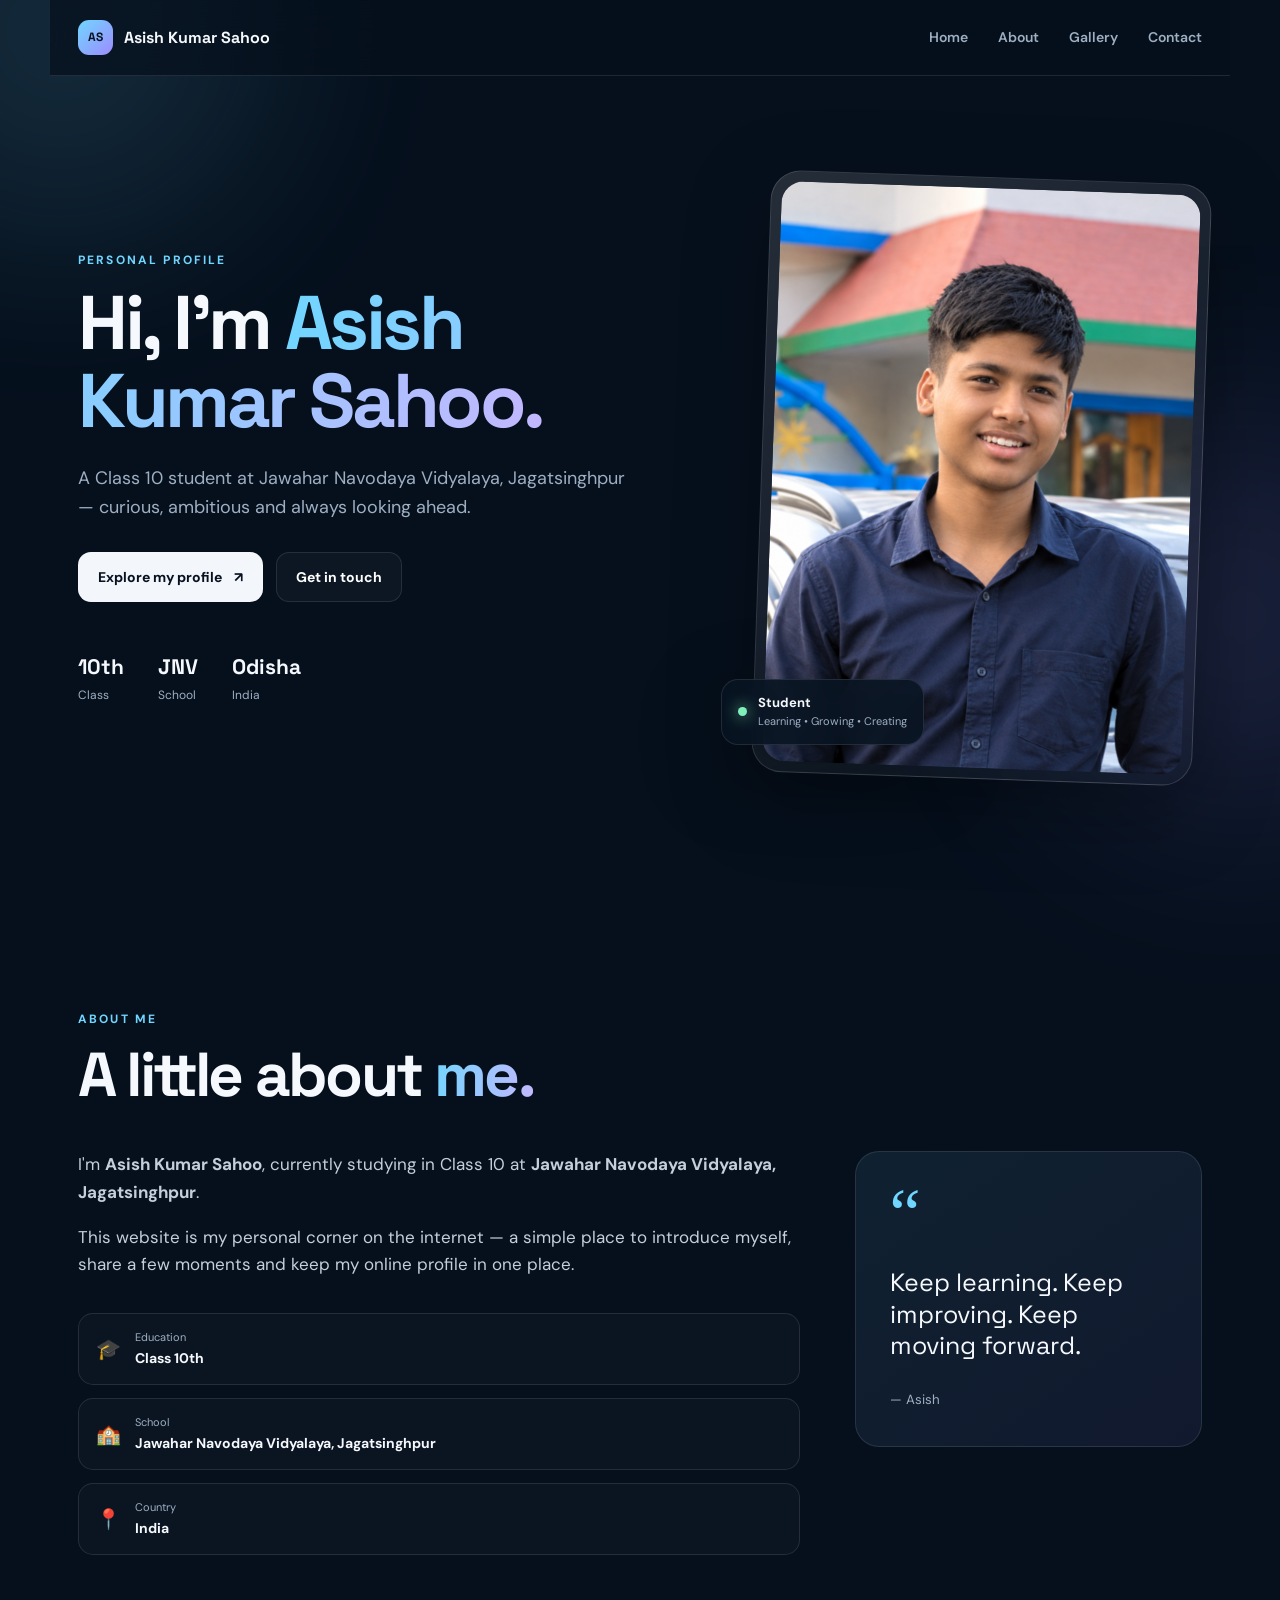
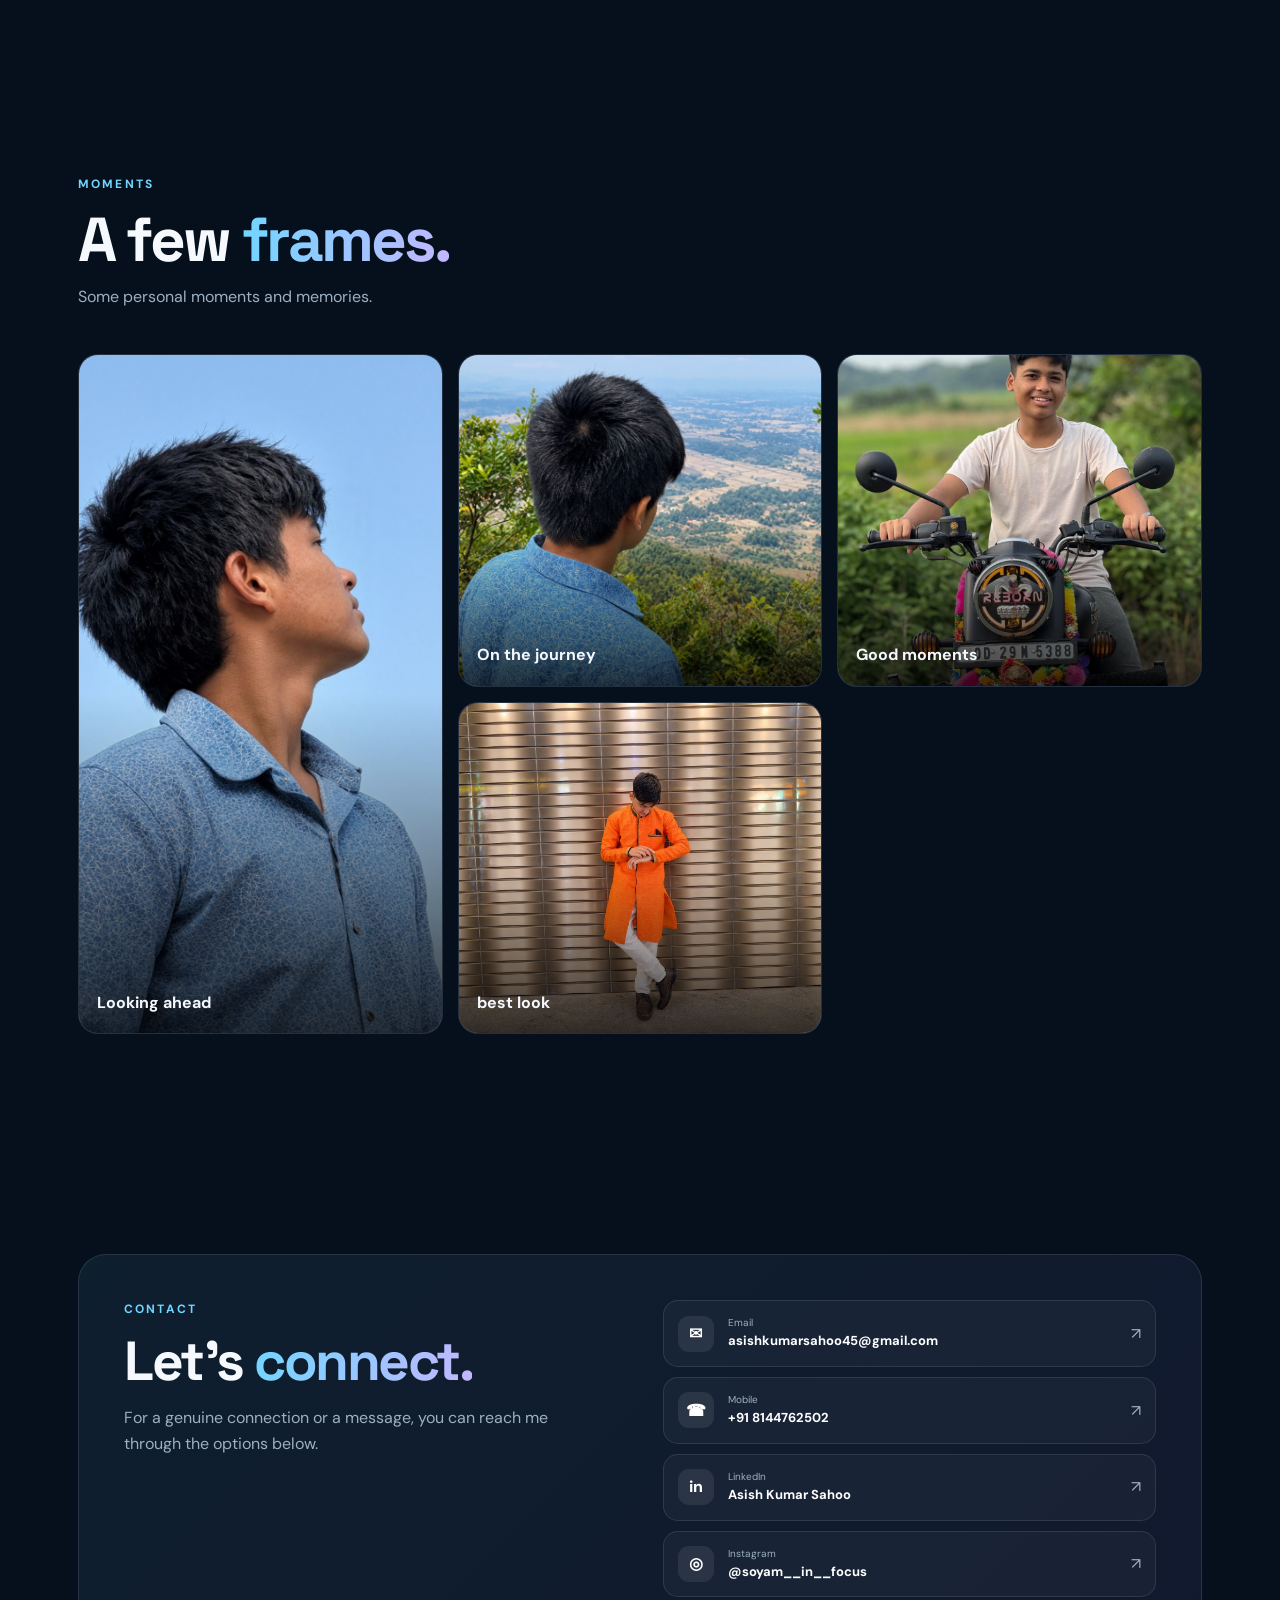
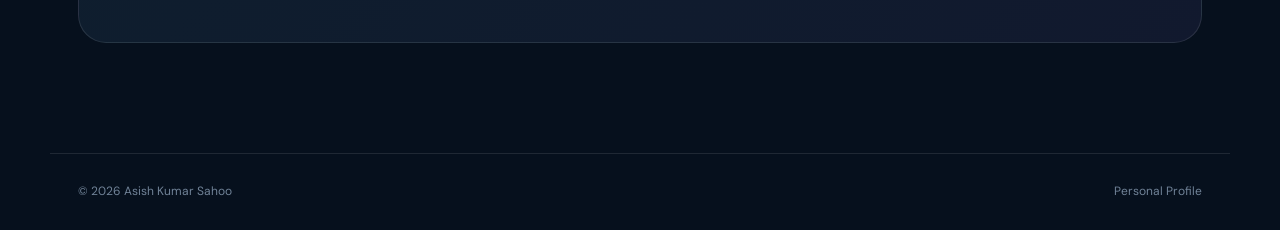
==== commit d6c2b5ff: "Update index.html" ====
--- a/index.html
+++ b/index.html
@@ -94,6 +94,7 @@
         <figure class="gallery-item tall reveal"><img src="assets/photo-sky.png" alt="Asish looking toward the sky"><figcaption>Looking ahead</figcaption></figure>
         <figure class="gallery-item reveal"><img src="assets/photo-view.png" alt="Asish enjoying a scenic viewpoint"><figcaption>On the journey</figcaption></figure>
         <figure class="gallery-item reveal"><img src="assets/photo-bike.jpg" alt="Asish with a motorcycle outdoors"><figcaption>Good moments</figcaption></figure>
+        <figure class="gallery-item reveal"><img src="assets/photo-orange.png" alt="Asish wearing a traditional orange kurta"><figcaption>best look</figcaption></figure>
       </div>
     </section>
 
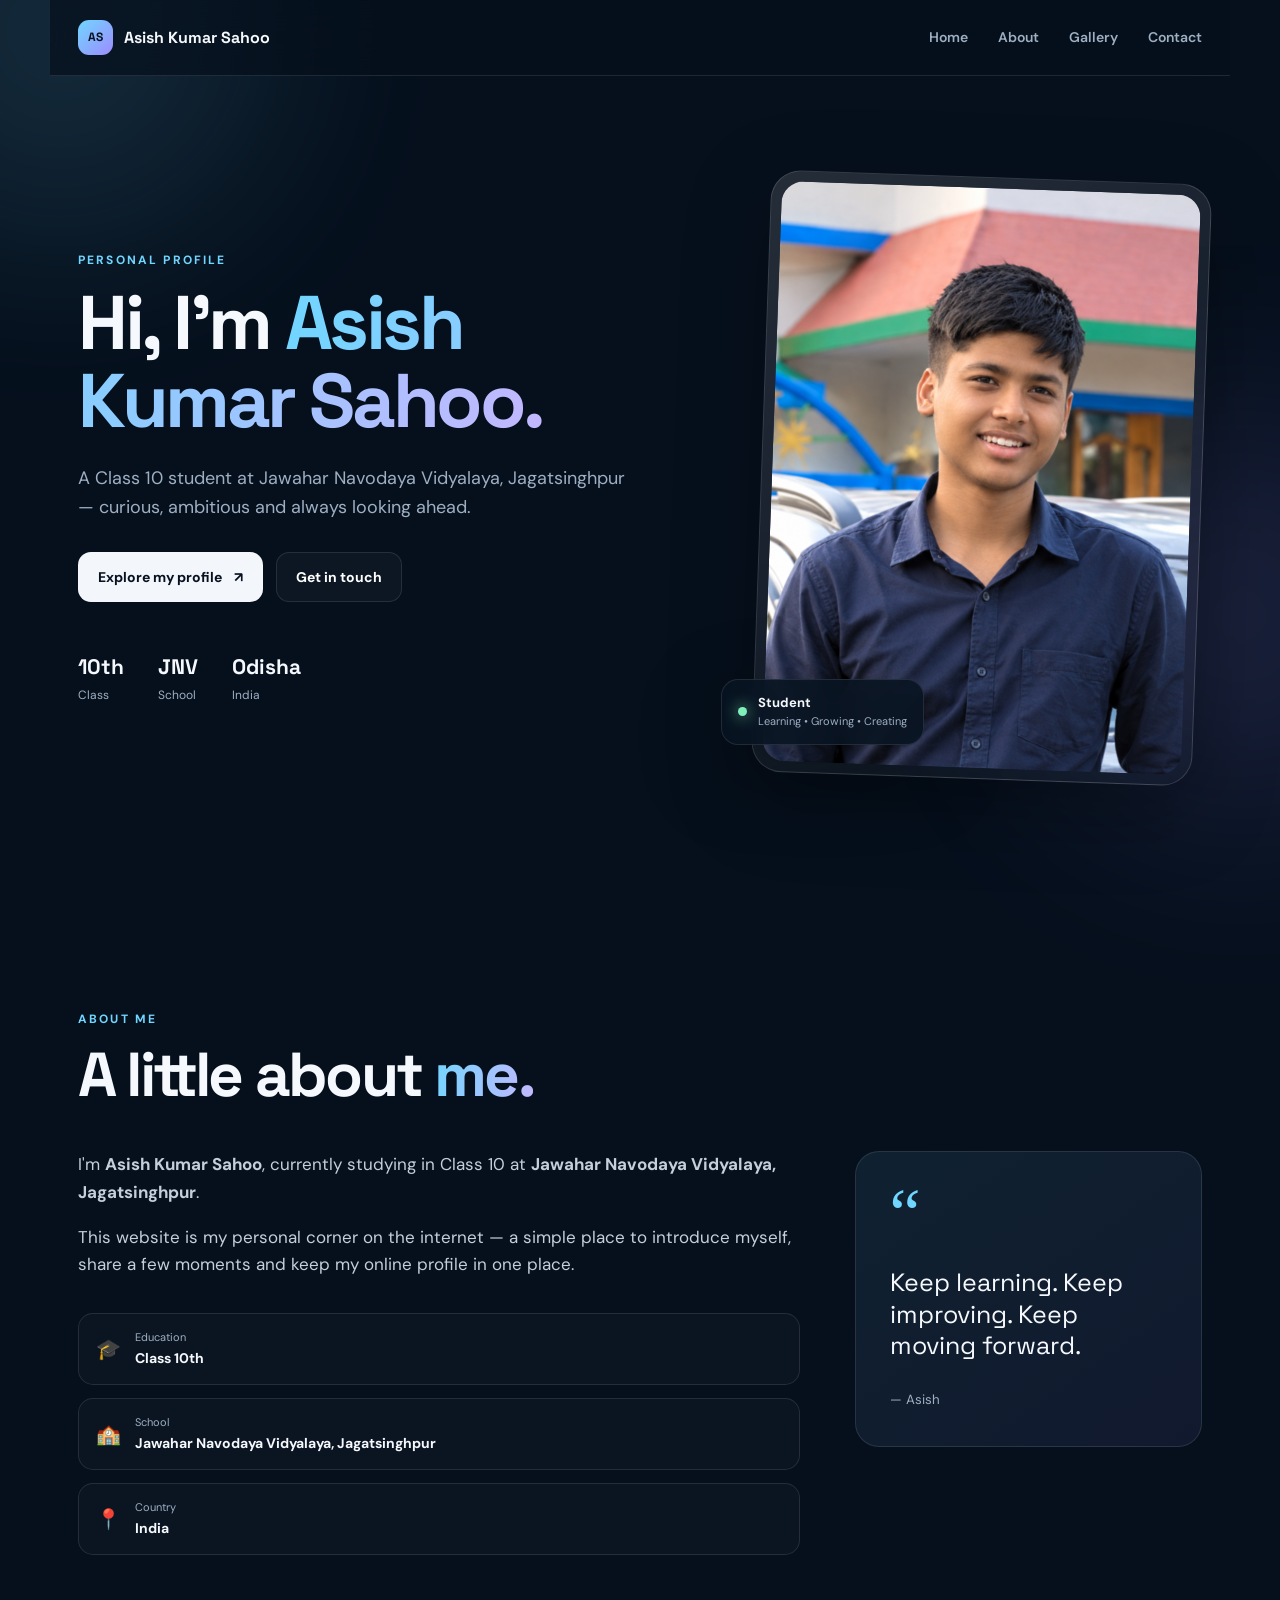
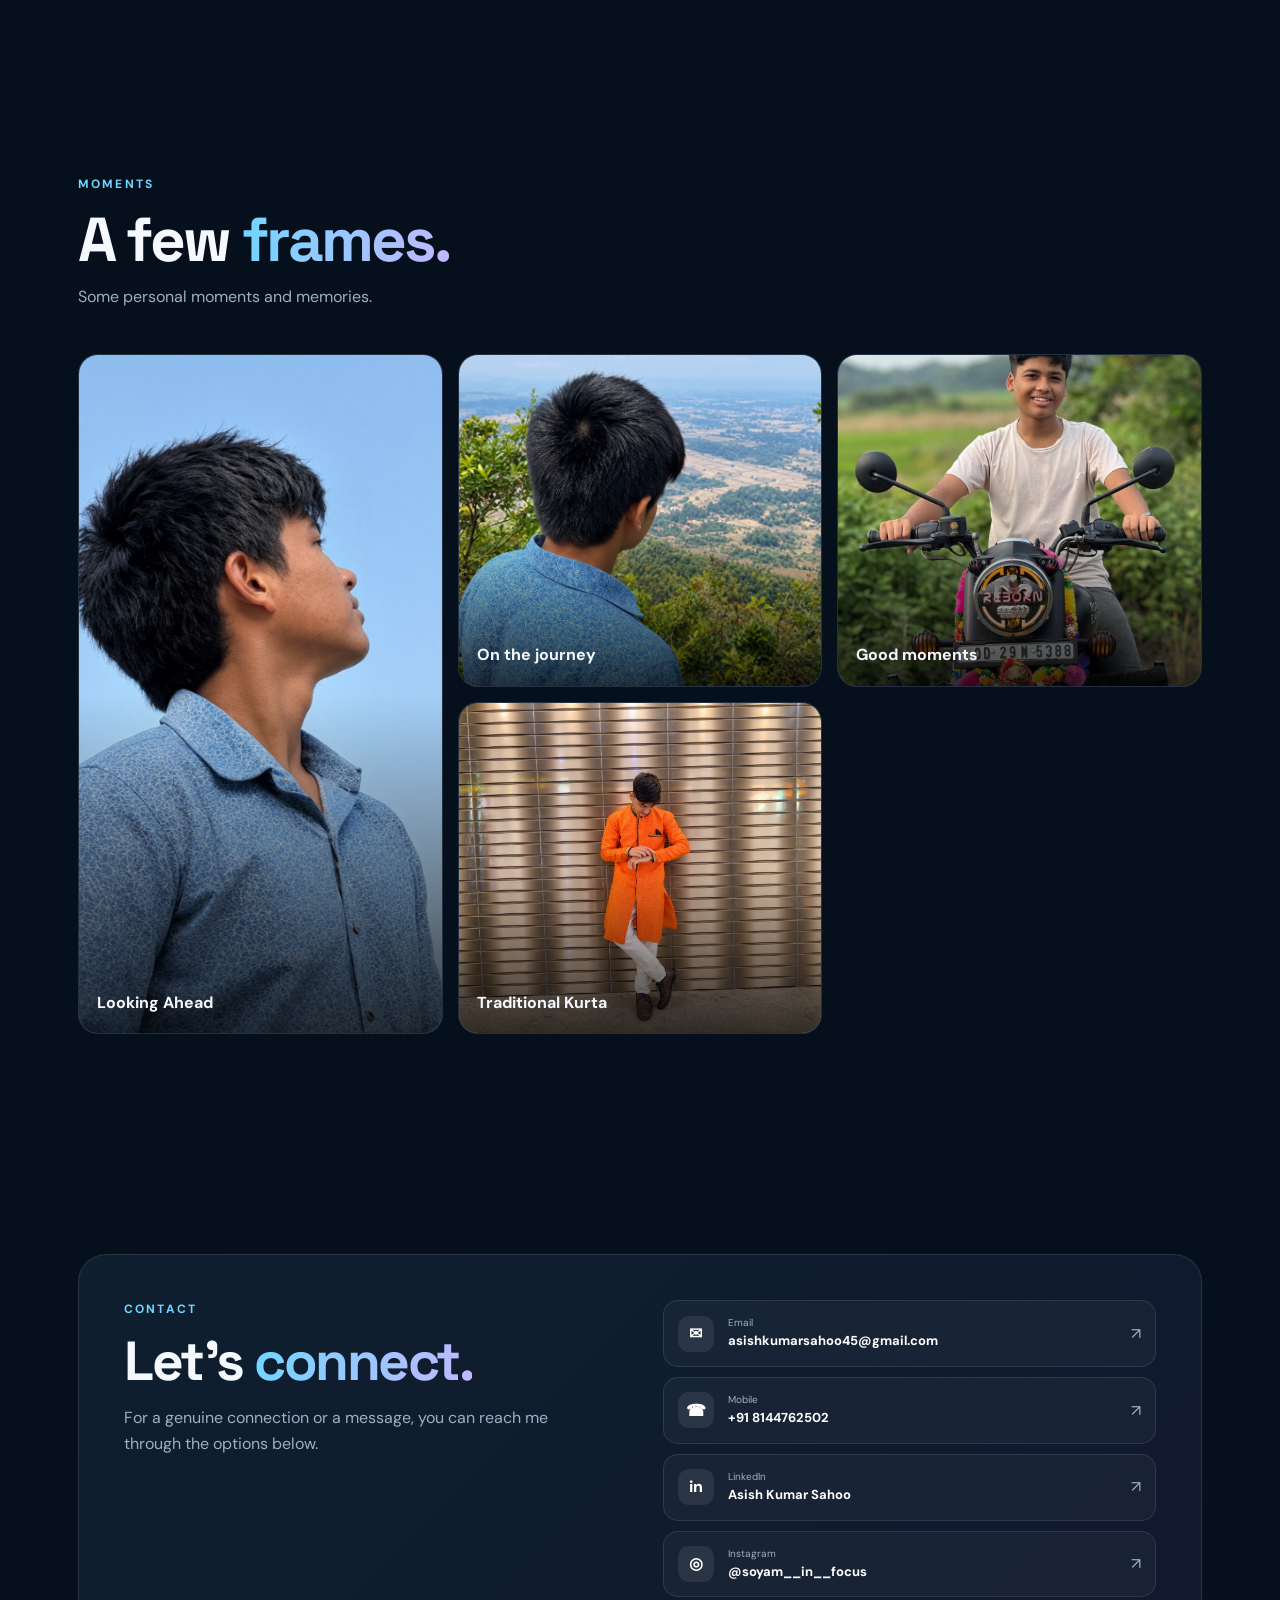
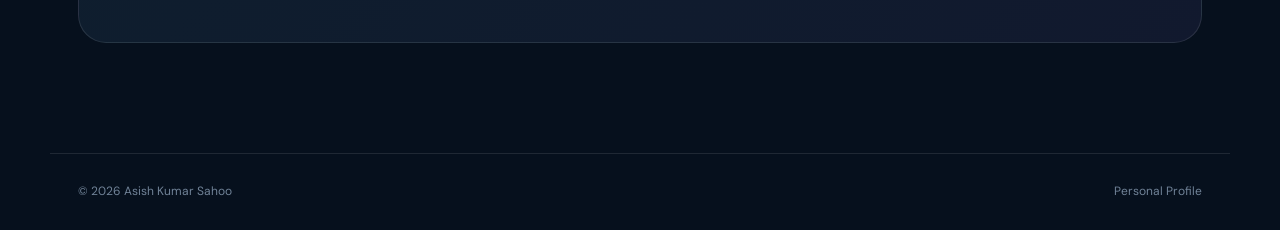
==== commit dec0c6b0: "Update index.html" ====
--- a/index.html
+++ b/index.html
@@ -91,10 +91,10 @@
     <section class="section gallery" id="gallery">
       <div class="section-heading reveal"><p class="eyebrow">MOMENTS</p><h2>A few <span>frames.</span></h2><p>Some personal moments and memories.</p></div>
       <div class="gallery-grid">
-        <figure class="gallery-item tall reveal"><img src="assets/photo-sky.png" alt="Asish looking toward the sky"><figcaption>Looking ahead</figcaption></figure>
+        <figure class="gallery-item tall reveal"><img src="assets/photo-sky.png" alt="Asish looking toward the sky"><figcaption>Looking Ahead</figcaption></figure>
         <figure class="gallery-item reveal"><img src="assets/photo-view.png" alt="Asish enjoying a scenic viewpoint"><figcaption>On the journey</figcaption></figure>
         <figure class="gallery-item reveal"><img src="assets/photo-bike.jpg" alt="Asish with a motorcycle outdoors"><figcaption>Good moments</figcaption></figure>
-        <figure class="gallery-item reveal"><img src="assets/photo-orange.png" alt="Asish wearing a traditional orange kurta"><figcaption>best look</figcaption></figure>
+        <figure class="gallery-item reveal"><img src="assets/photo-orange.png" alt="Asish wearing a traditional orange kurta"><figcaption>Traditional Kurta</figcaption></figure>
       </div>
     </section>
 
